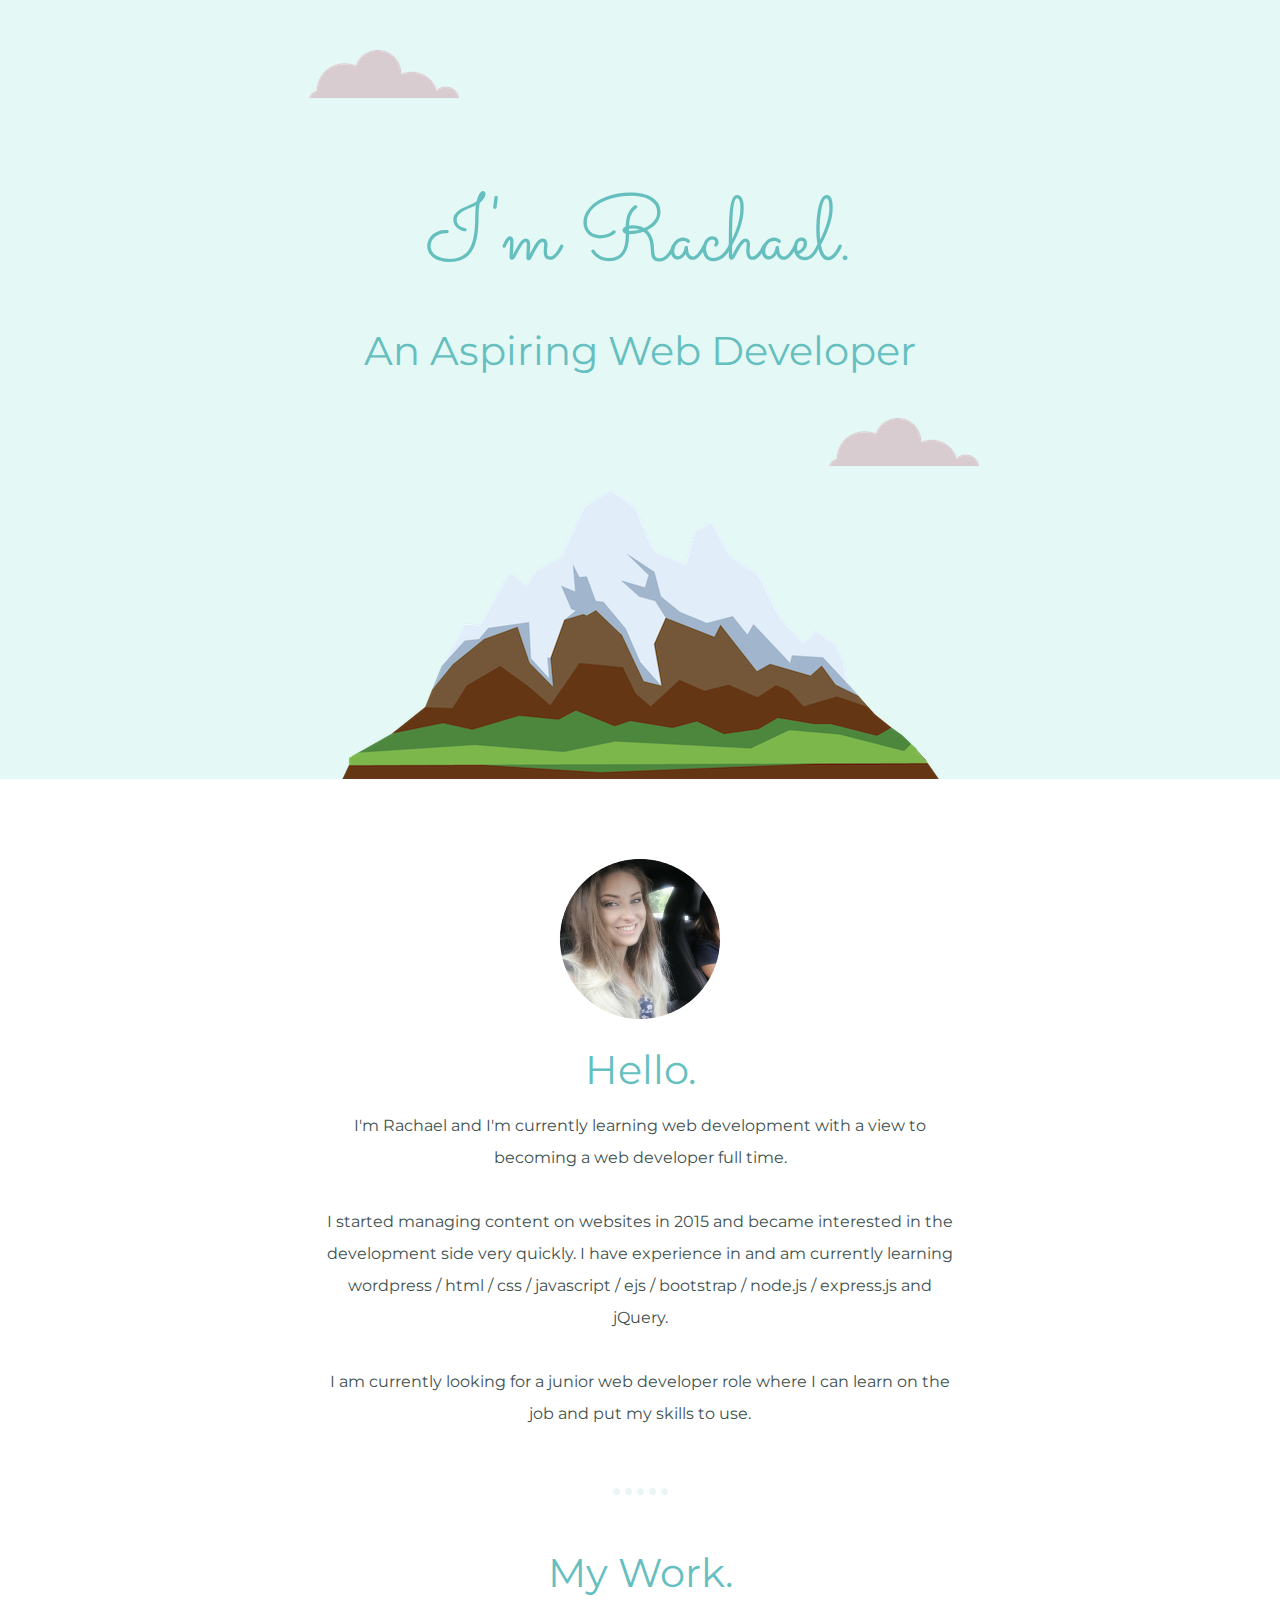
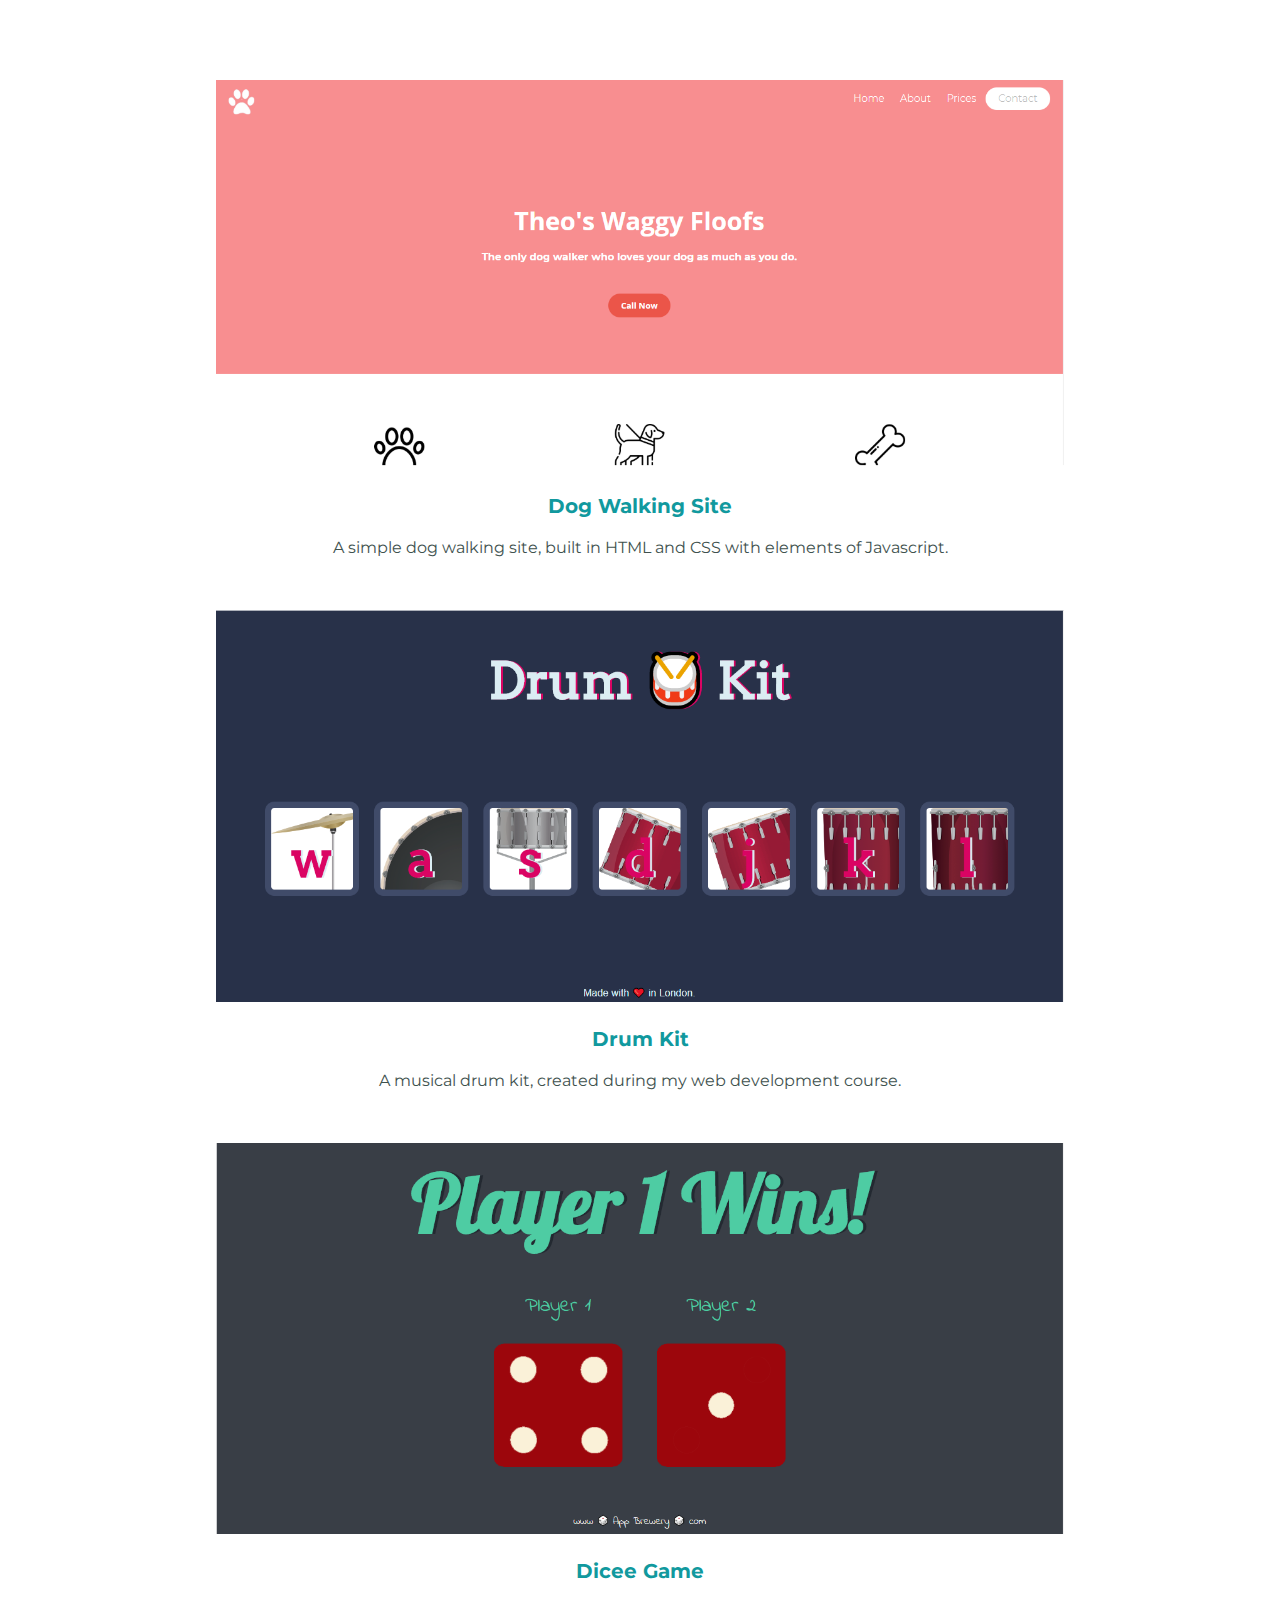
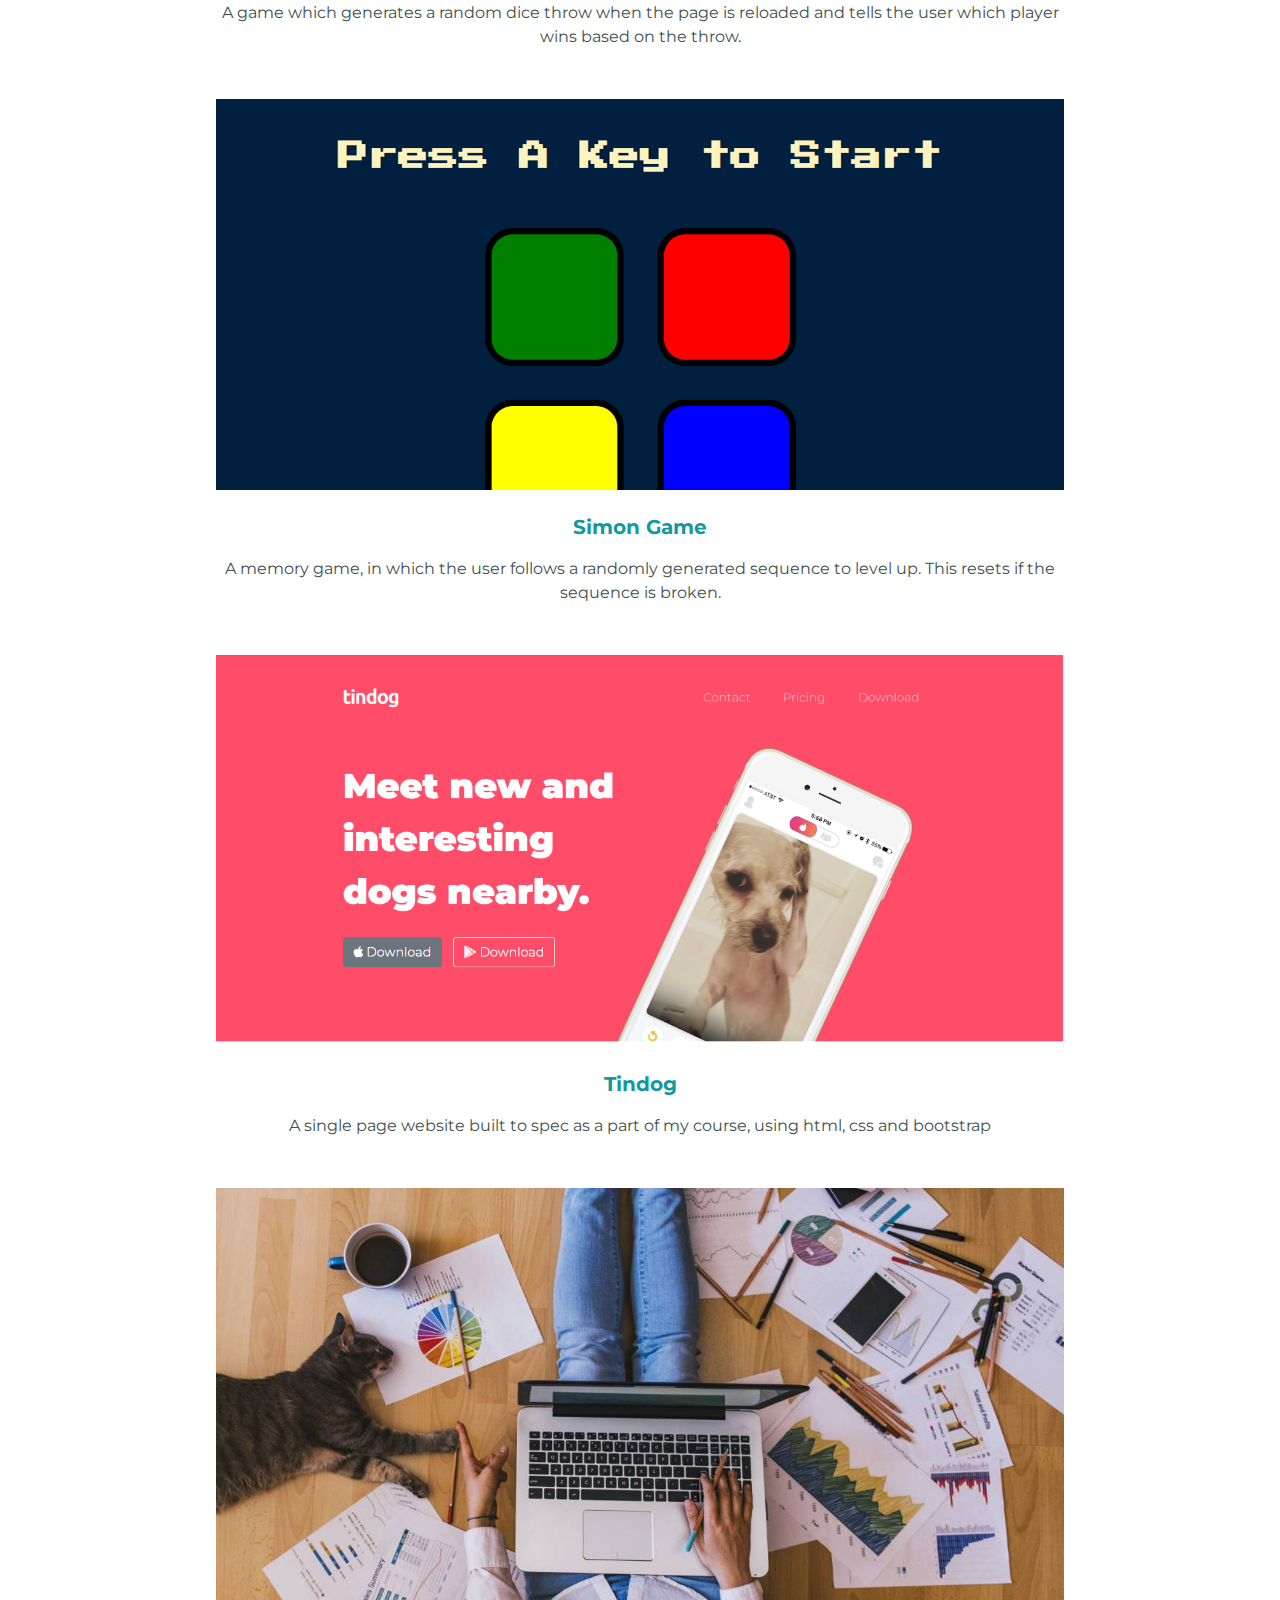
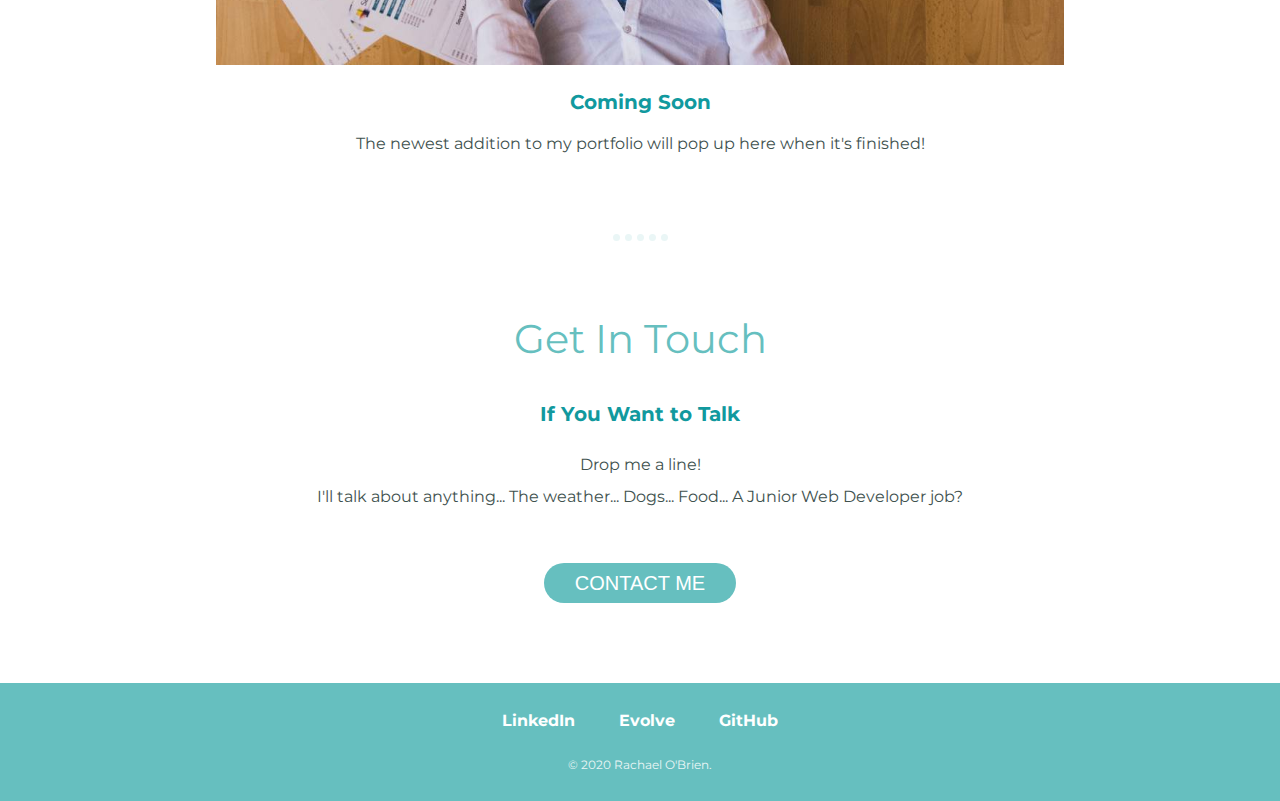
==== index.html @ 22d0457c "Add files via upload" ====
<!DOCTYPE html>
<html lang="en" dir="ltr">

<head>
  <meta charset="utf-8">
  <title>Rachael O'Brien</title>
  <link rel="stylesheet" href="css/styles.css">
  <link rel="icon" href="images/favicon-96x96.png">
  <link href="https://fonts.googleapis.com/css?family=Bad+Script|Merriweather|Montserrat|Sacramento&display=swap" rel="stylesheet">
  <meta name ="viewport" content="width=device-width">
</head>

<body>
  <div class="top-container">
    <img class="cloud-top" src="images/cloud.png" alt="cloud-img">
    <h1>I'm Rachael.</h1>
    <h2>An Aspiring Web Developer</h2>
    <img class="cloud-bottom" src="images/cloud.png" alt="cloud-image">
    <img class="mountain" src="images/mountain.png" alt="mountain-img">
  </div>
  <div class="middle-container">
    <div class="profile">
      <img class="profile-picture" src="images/profile-pic.png" alt="Rachael O'Brien Web Developer">
      <h2>Hello.</h2>
      <p>I'm Rachael and I'm currently learning web development with a view to becoming a web developer full time.</p>
<br>
      <p>I started managing content on websites in 2015 and became interested in the development side very quickly. I have experience in and am currently learning wordpress / html / css / javascript / ejs / bootstrap / node.js / express.js and jQuery.</p>
<br>
<p>I am currently looking for a junior web developer role where I can learn on the job and put my skills to use.</p>
    </div>
    <hr>

    <div class="second-middle-container">
        <h2 class="portfolio-h2">My Work.</h2>
      <div class="flexbox-work">

        <div class="portfolio-item">
        <a href="https://rachaelob93.github.io/dog-walking/" target="_blank"><img class="portfolio-img" src="images/dog-walking.png" alt=""></a>
          <h3>Dog Walking Site</h3>
          <p>A simple dog walking site, built in HTML and CSS with elements of Javascript.</p>
        </div>

      <div class="portfolio-item">
        <a href="https://rachaelob93.github.io/drum-kit/" target="_blank"><img class="portfolio-img" src="images/drum-kit.png" alt=""></a>
        <h3>Drum Kit </h3>
        <p> A musical drum kit, created during my web development course. </p>
      </div>

      <div class="portfolio-item">
        <a href="https://rachaelob93.github.io/dicee-game/" target="_blank"><img class="portfolio-img" src="images/dicee-game.png" alt=""></a>

        <h3>Dicee Game</h3>
        <p>A game which generates a random dice throw when the page is reloaded and tells the user which player wins based on the throw. </p>
      </div>

      <div class="portfolio-item">
    <a href="https://rachaelob93.github.io/simon-game/" target="_blank"><img class="portfolio-img" src="images/simon-game.png" alt=""></a>
        <h3>Simon Game</h3>
        <p>A memory game, in which the user follows a randomly generated sequence to level up. This resets if the sequence is broken.</p>
      </div>

    <div class="portfolio-item">
      <a href="https://rachaelob93.github.io/tindog/" target="_blank"><img class="portfolio-img" src="images/tindog.png" alt=""></a>
      <h3>Tindog </h3>
      <p> A single page website built to spec as a part of my course, using html, css and bootstrap </p>
    </div>

    <div class="portfolio-item">
      <img class="portfolio-img" src="images/working.jpg" alt="">
      <h3>Coming Soon</h3>
      <p>The newest addition to my portfolio will pop up here when it's finished! </p>
    </div>

      </div>
    </div>
    <hr>
    <div class="contact-me">
      <h2>Get In Touch</h2>
      <h3 class="contact-h3">If You Want to Talk</h3>
      <p>Drop me a line!</p>
      <p>I'll talk about anything... The weather... Dogs... Food... A Junior Web Developer job? </p>
      <a href="mailto:rachaelob93@gmail.com" target="_blank" class="BUTTON_NWW">CONTACT ME</a>
    </div>

  </div>


  <div class="bottom-container">
    <a class="footer-link" href="https://www.linkedin.com/in/rachael-o-a007421b3/" target="
    ">LinkedIn</a>
    <a class="footer-link" href="https://app.evolveapp.com/talent/profile" target="_blank">Evolve</a>
    <a class="footer-link" href="https://github.com/Rachaelob93/" target="
    ">GitHub</a>
    <p class="copyright">© 2020 Rachael O'Brien.</p>
  </div>

</body>

</html>
---- css/styles.css ----
/* http://meyerweb.com/eric/tools/css/reset/
   v2.0 | 20110126
   License: none (public domain)
*/
html, body, div, span, applet, object, iframe,
h1, h2, h3, h4, h5, h6, p, blockquote, pre,
a, abbr, acronym, address, big, cite, code,
del, dfn, em, img, ins, kbd, q, s, samp,
small, strike, strong, sub, sup, tt, var,
b, u, i, center,
dl, dt, dd, ol, ul, li,
fieldset, form, label, legend,
table, caption, tbody, tfoot, thead, tr, th, td,
article, aside, canvas, details, embed,
figure, figcaption, footer, header, hgroup,
menu, nav, output, ruby, section, summary,
time, mark, audio, video {
  margin: 0;
  padding: 0;
  border: 0;
  font-size: 100%;
  font: inherit;
  vertical-align: baseline;
}

/* HTML5 display-role reset for older browsers */
article, aside, details, figcaption, figure,
footer, header, hgroup, menu, nav, section {
  display: block;
}

body {
  line-height: 1;
  color:#40514E;
}

ol, ul {
  list-style: none;
}

blockquote, q {
  quotes: none;
}

blockquote:before, blockquote:after,
q:before, q:after {
  content: '';
  content: none;
}

table {
  border-collapse: collapse;
  border-spacing: 0;
}

/******************************MY STYLING*********************************/
/******************************TAG SELECTORS******************************/
body {
  font-family: Montserrat;
  margin: 0;
}

h1 {
  font-family: 'Sacramento', cursive;
  margin-top: 50px;
  font-size: 5.625rem;
  color: #66BFBF;
  line-height: 2;
}

h2 {
  font-family: 'Montserrat', sans-serif;
  font-size: 2.5rem;
  color: #66BFBF;
  font-weight: normal;
}

h3 {
  font-family: 'Montserrat', sans-serif;
  font-size: 20px;
  font-weight: bold;
  color: #11999E;
  margin: 15px 0 15px 0;
}

h4 {
  font-family: 'Montserrat', sans-serif;
  font-weight: bold;
}

hr {
  border-style: dotted none none none;
  width: 55px;
  border-top-width: 7px;
  color: #EAF6F6;
}

/******************************CLASS SELECTORS******************************/
.top-container {
  background-color: #e4f9f5;
  position: relative;
  padding-top: 50px;
  text-align: center;
  overflow: hidden;
}

.cloud-top {
  position: relative;
  right: 20%;
  top: 10%;
}

.mountain {
  display: block;
  margin: auto;
}

.cloud-bottom {
    position: relative;
    left: 264px;
    bottom: -47px;
}

.middle-container {
  padding: 30px 0;
}


.profile {
  padding: 50px 0;
  text-align: center;
  width: 50%;
  margin: auto;
  line-height: 2;
}

.profile-picture {
  width: 25%;
  height: auto;
  transform: rotate(45deg);
}

.second-middle-container{
  padding-top: 50px;
  text-align: center;

}
.portfolio-h2{
  padding-bottom: 65px;
}
.flexbox-work {
    flex-direction: row;
    justify-content: space-between;
    padding: 20px 75px;
    display: flex;
    flex-wrap: wrap;
}
.portfolio-item{
  width: 33.33%;
  height: auto;
  line-height: 1.5;
  padding-bottom: 20px;

}
.portfolio-img{
  height: auto;
  width: 300px;
}
.portfolio-img:hover{
  width: 101%;
  height: auto;
  cursor: pointer;
}

.contact-me {
  padding: 50px 0;
  line-height: 2;
  text-align: center;
}

.contact-h3 {
  margin: 15px 0;
}
.BUTTON_NWW {

  border-radius: 20px;
  color: #FFFFFF;
  font-family: sans-serif;
  font-size: 20px;
  font-weight: 100;
  padding: 0 31px;
  margin-top:50px;
  background-color: #66BFBF;
  text-decoration: none;
  display: inline-block;
  cursor: pointer;
  text-align: center;
}
.BUTTON_NWW:hover {
  background: rgba(84, 213, 219, 0.91);
  border: groove #337FED 0;
  border-radius: 20px;
  text-decoration: none;
}

.bottom-container{
  background-color:#66BFBF;
  padding: 30px 0;
  text-align: center;
}
.footer-link {
  color: white;
  padding: 20px 20px;
  font-family: 'Montserrat', sans-serif;
  text-decoration: none;
  font-weight: bold;
}
.footer-link:hover{
    color: #11999E;
}

.copyright{
  color: #eaf6f6;
  padding-top: 30px;
  font-size: 12px;
}

@media only screen and (max-width: 1300px) {

  .flexbox-work{
    flex-direction: column;
    align-items: center;
  }

  .portfolio-item {
    width: 75%;
    padding-bottom: 50px;
  }

  .portfolio-img {
    height: auto;
    width: 100%;
  }

}

@media only screen and (max-width: 767px) {

  .mountain {
      width: 75%;
  }

}

@media only screen and (max-width: 500px) {

  .mountain {
    width: 100%;
  }

  h1 {
    line-height: 72px;
    padding-bottom: 25px;
  }
  .cloud-bottom {
    right: -173px;
    bottom: -47px;
    left: unset;
  }

  .cloud-top {
    right: 154px;
    top: 0px;

}
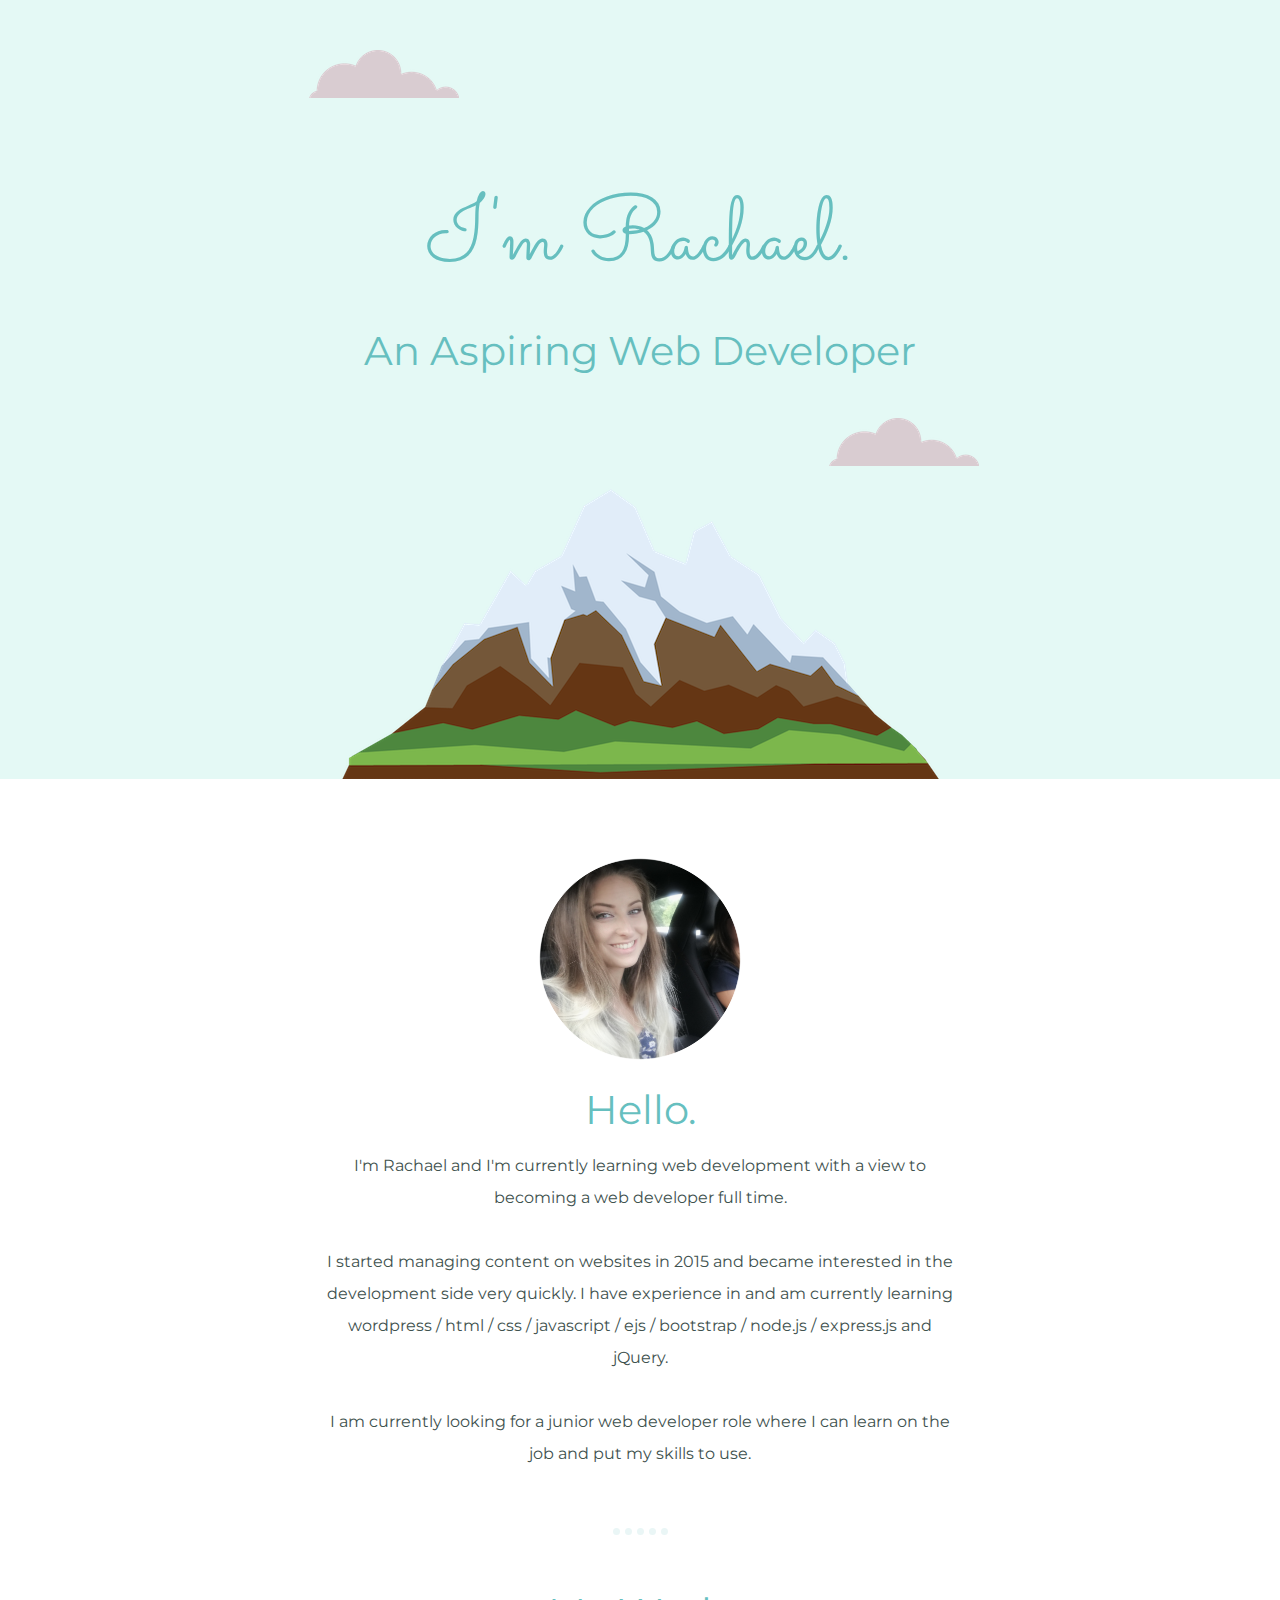
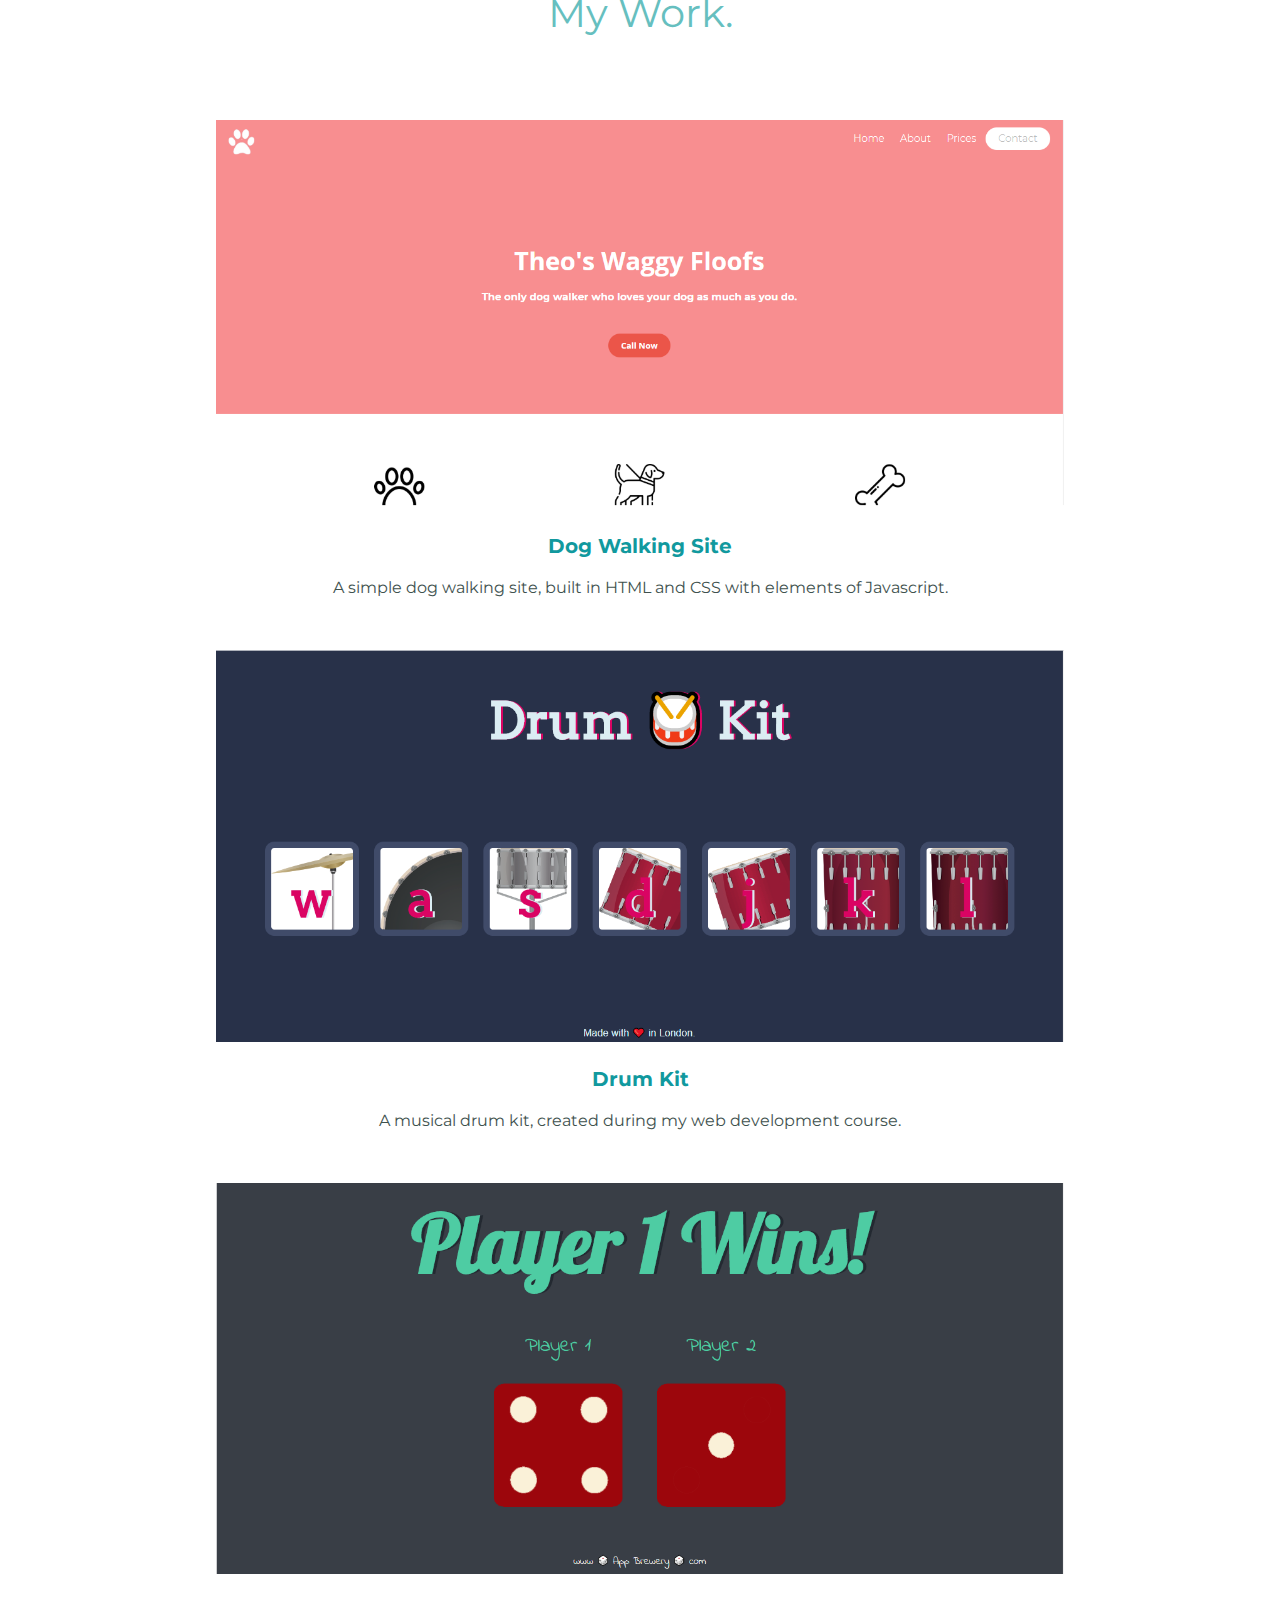
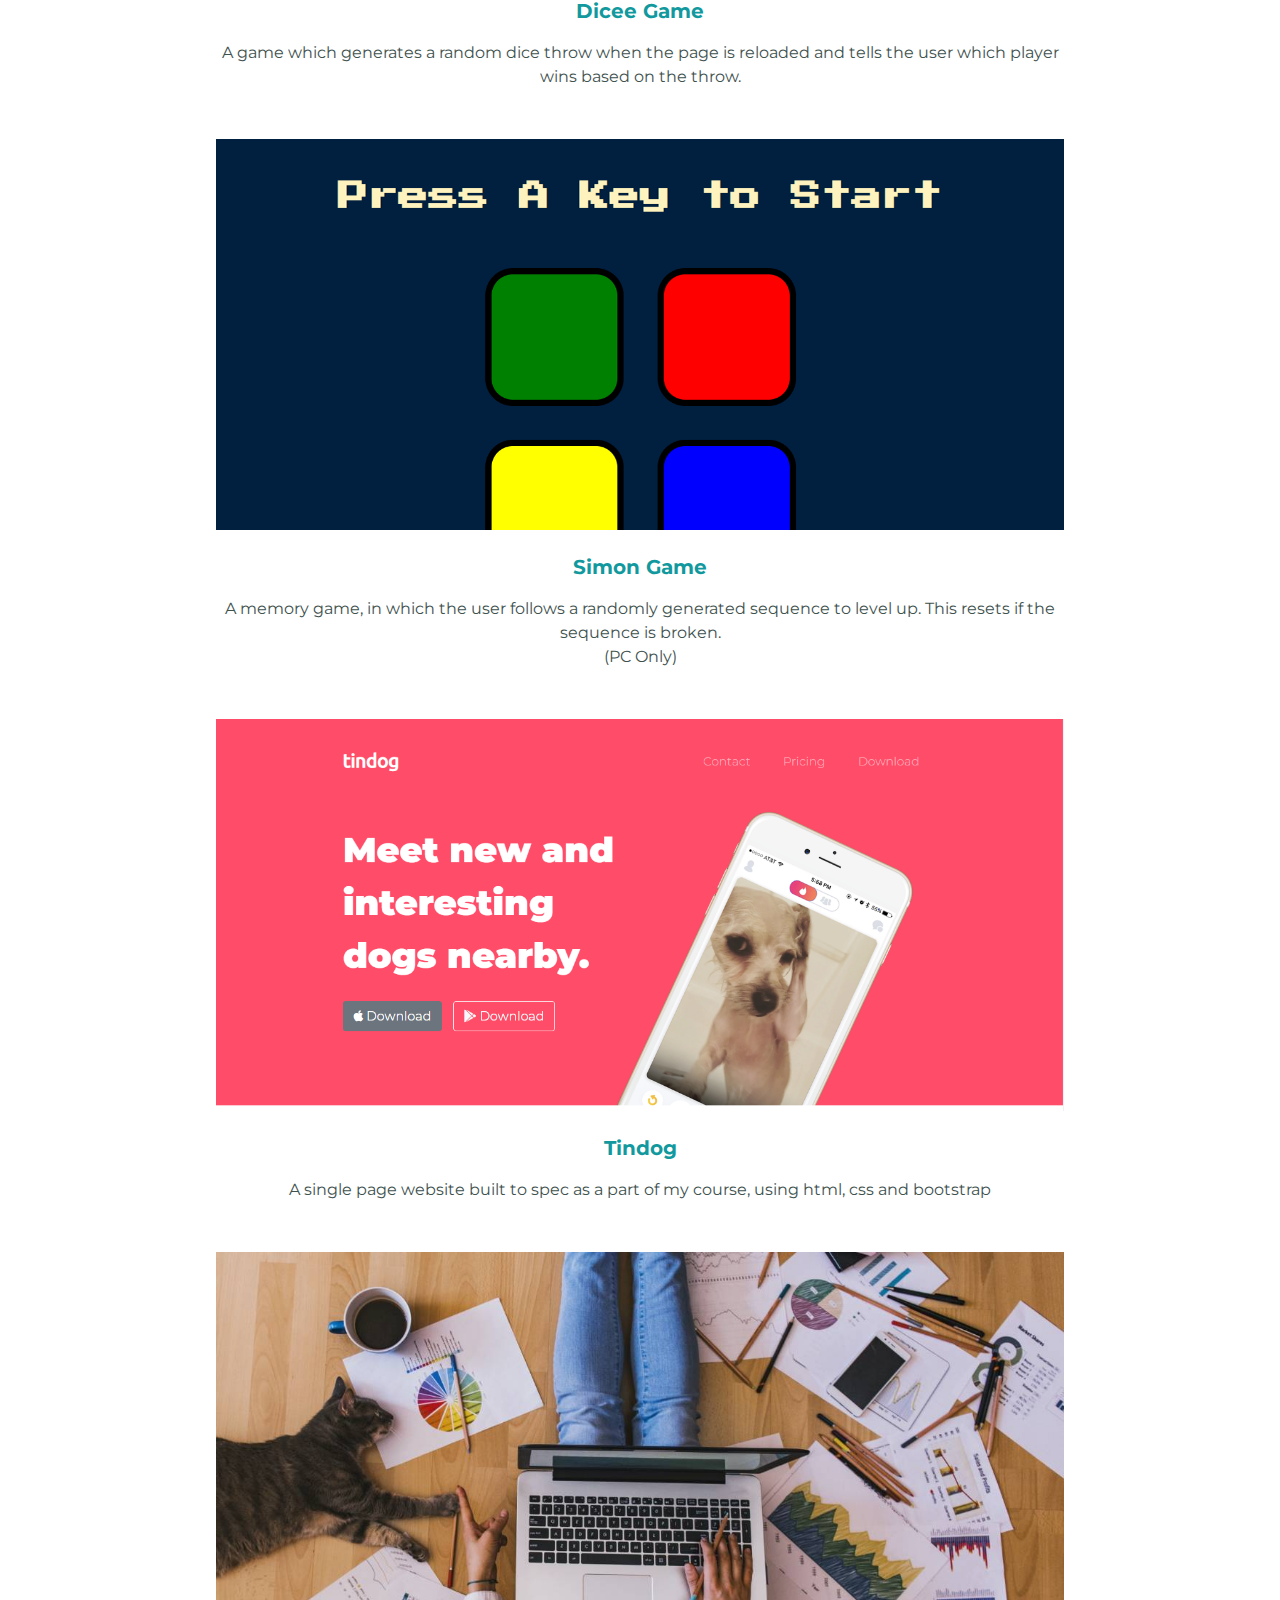
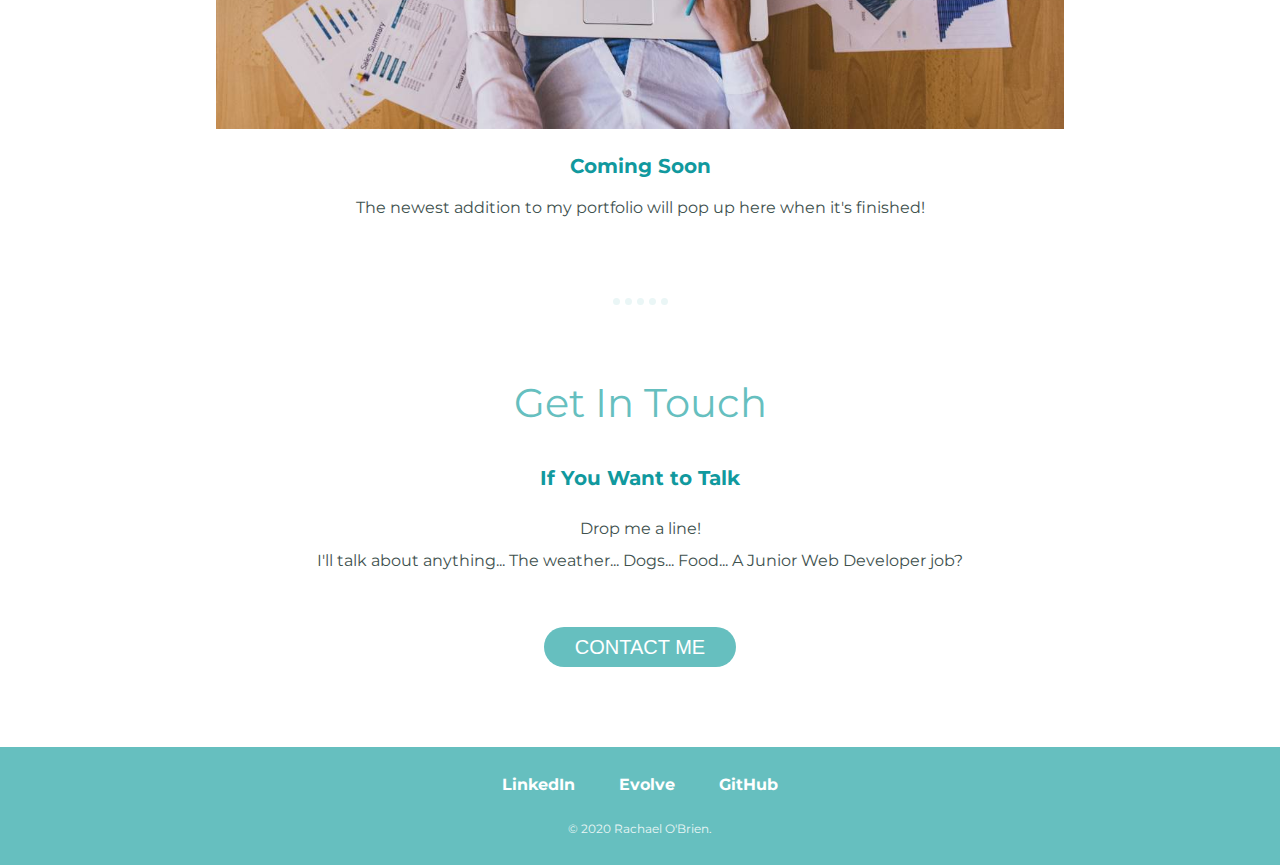
==== commit 70821b73: "Add files via upload" ====
--- a/index.html
+++ b/index.html
@@ -57,6 +57,7 @@
     <a href="https://rachaelob93.github.io/simon-game/" target="_blank"><img class="portfolio-img" src="images/simon-game.png" alt=""></a>
         <h3>Simon Game</h3>
         <p>A memory game, in which the user follows a randomly generated sequence to level up. This resets if the sequence is broken.</p>
+        <p>(PC Only)</p>
       </div>
 
     <div class="portfolio-item">
--- a/css/styles.css
+++ b/css/styles.css
@@ -135,7 +135,7 @@
 }
 
 .profile-picture {
-  width: 25%;
+  width: 200px;
   height: auto;
   transform: rotate(45deg);
 }
@@ -247,8 +247,12 @@
 @media only screen and (max-width: 767px) {
 
   .mountain {
-      width: 75%;
-  }
+    width: 75%;
+  }
+
+.profile-picture {
+  width: 50%; 
+}
 
 }
 
@@ -271,5 +275,9 @@
   .cloud-top {
     right: 154px;
     top: 0px;
-
+  }
+
+  .flexbox-work {
+    padding: 20px 20px;
+  }
 }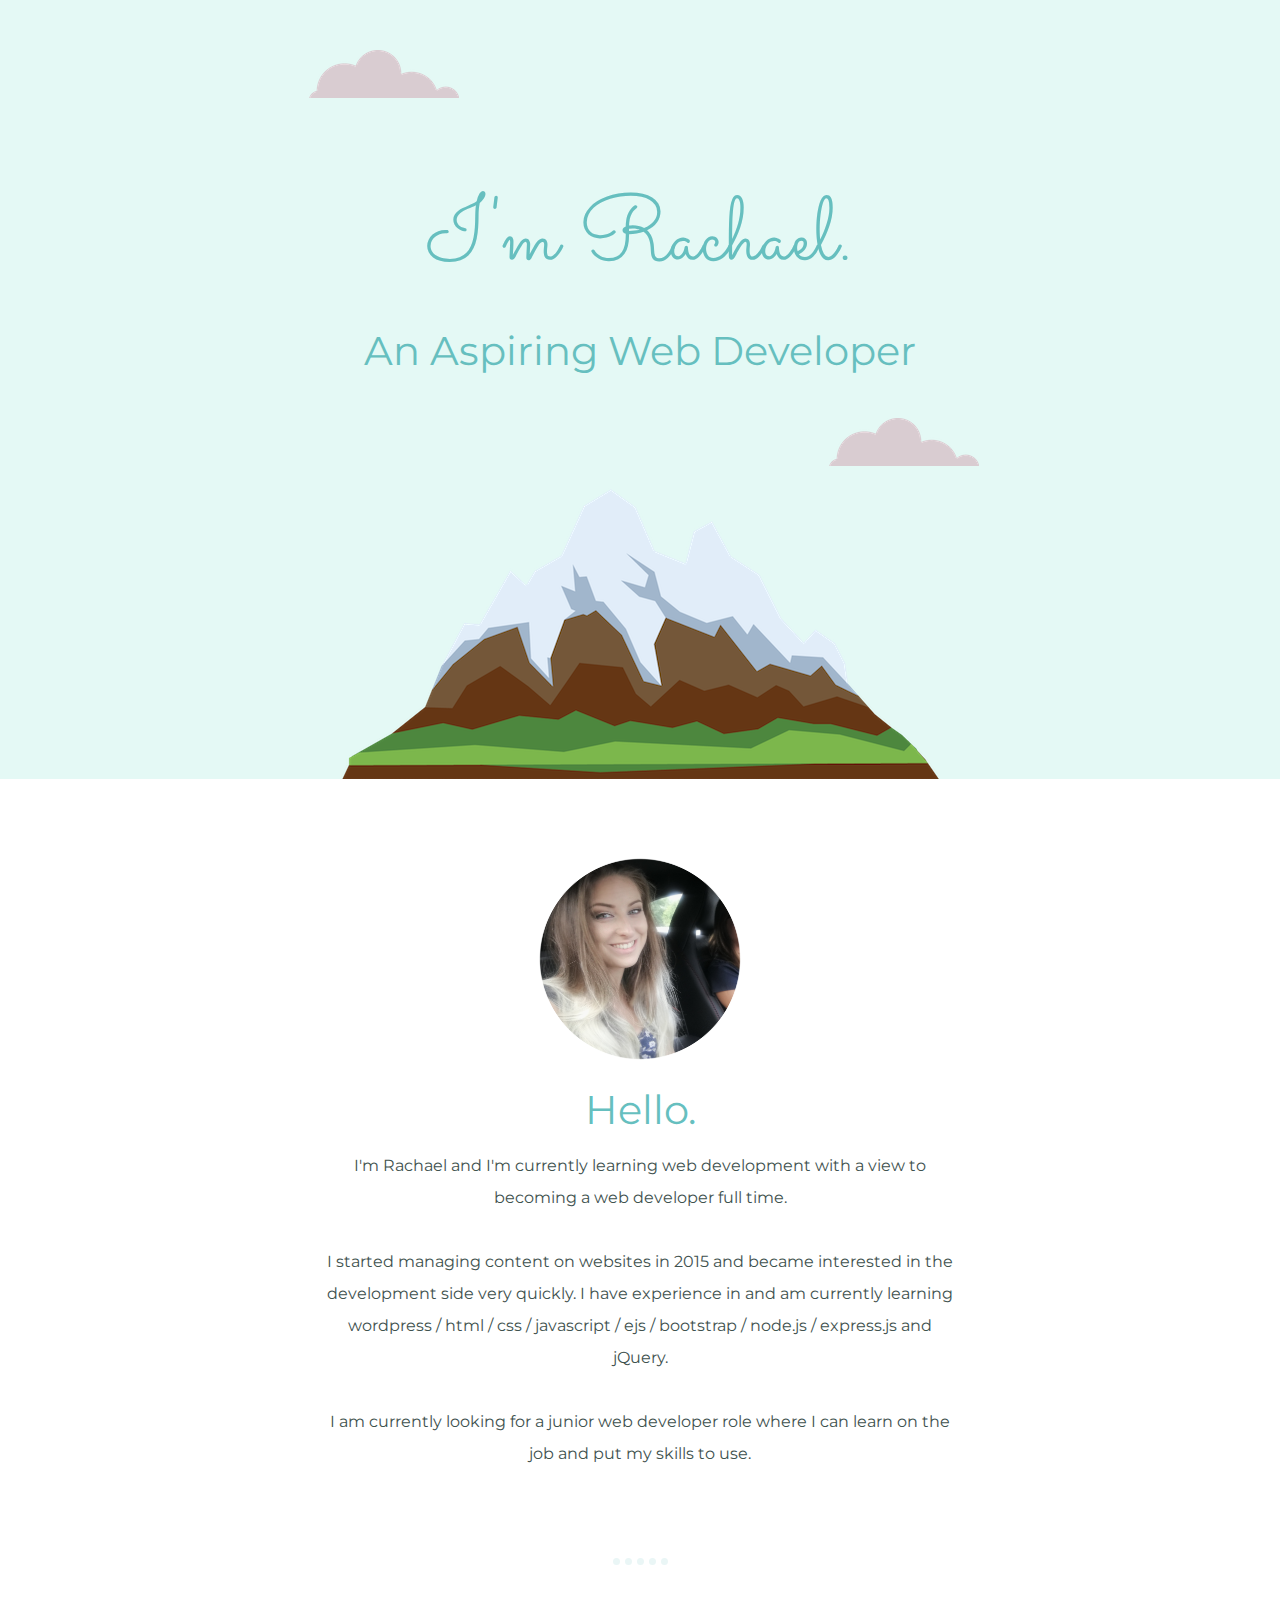
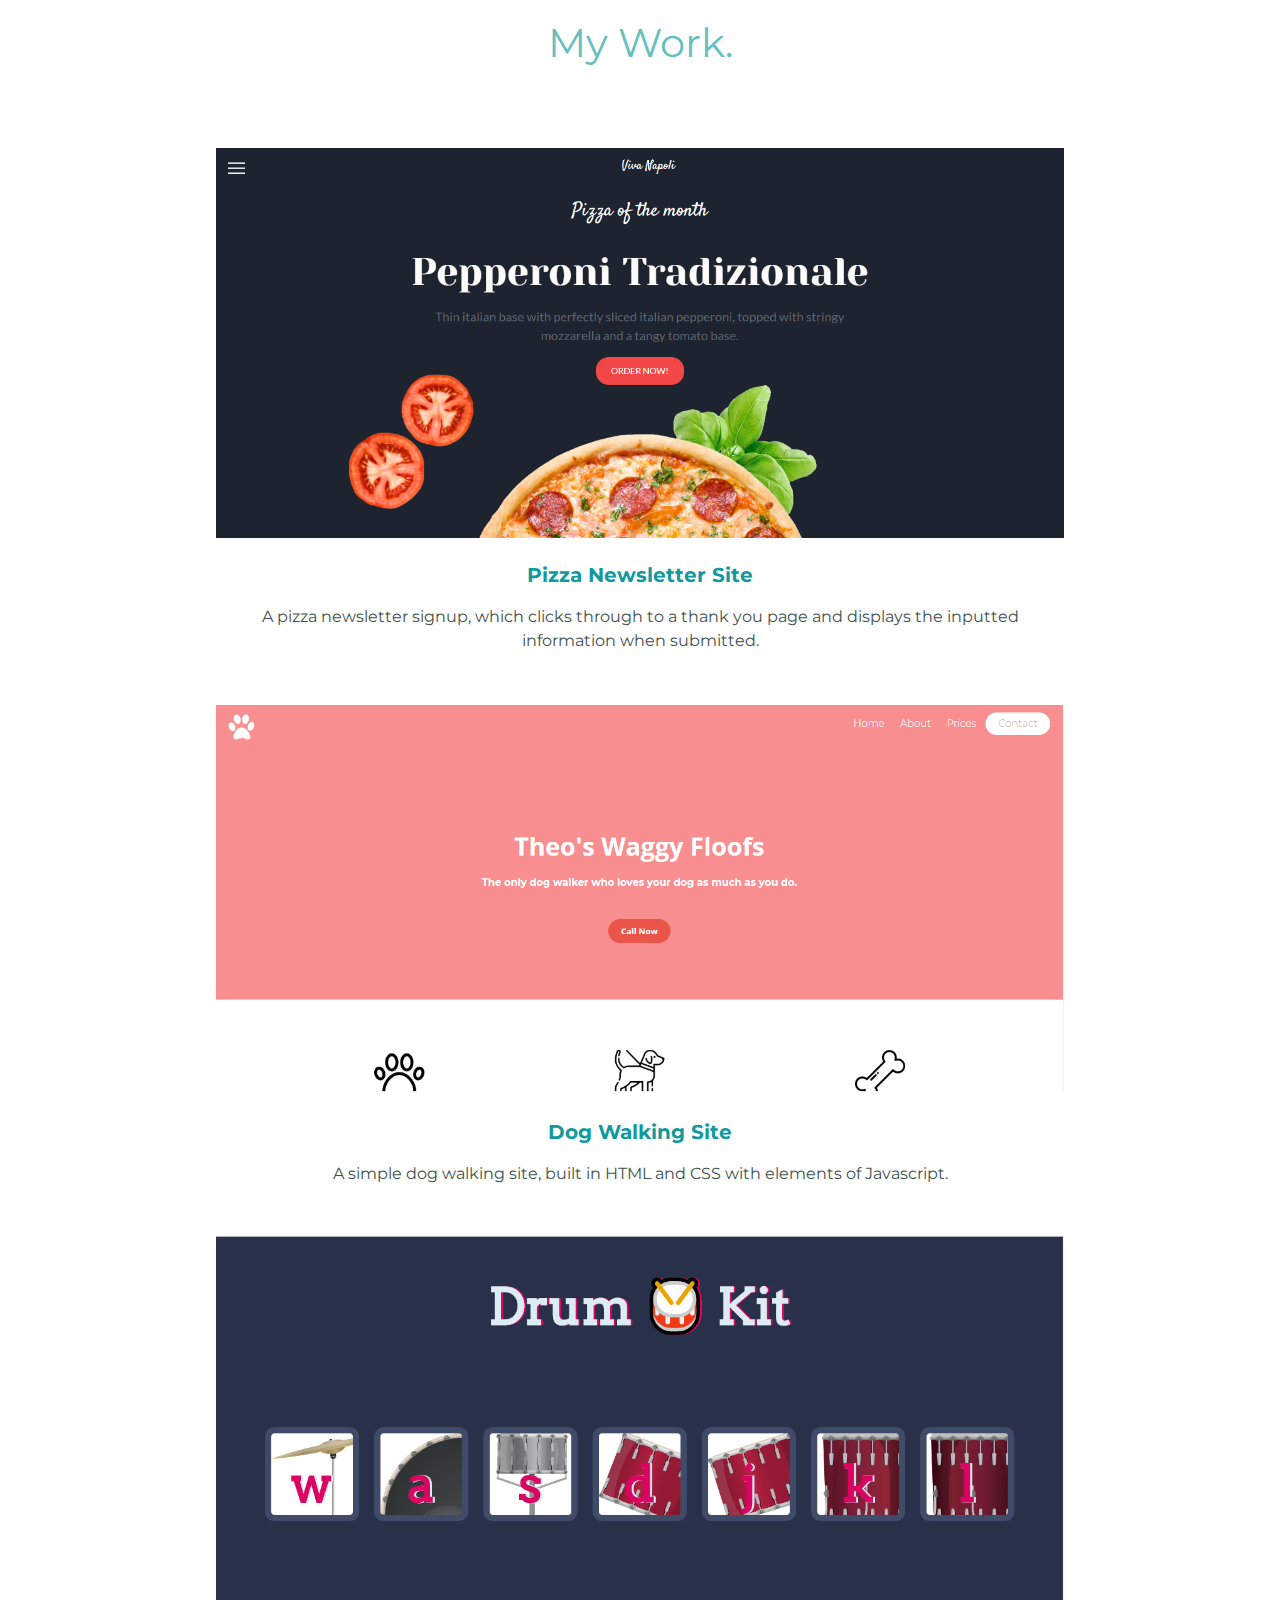
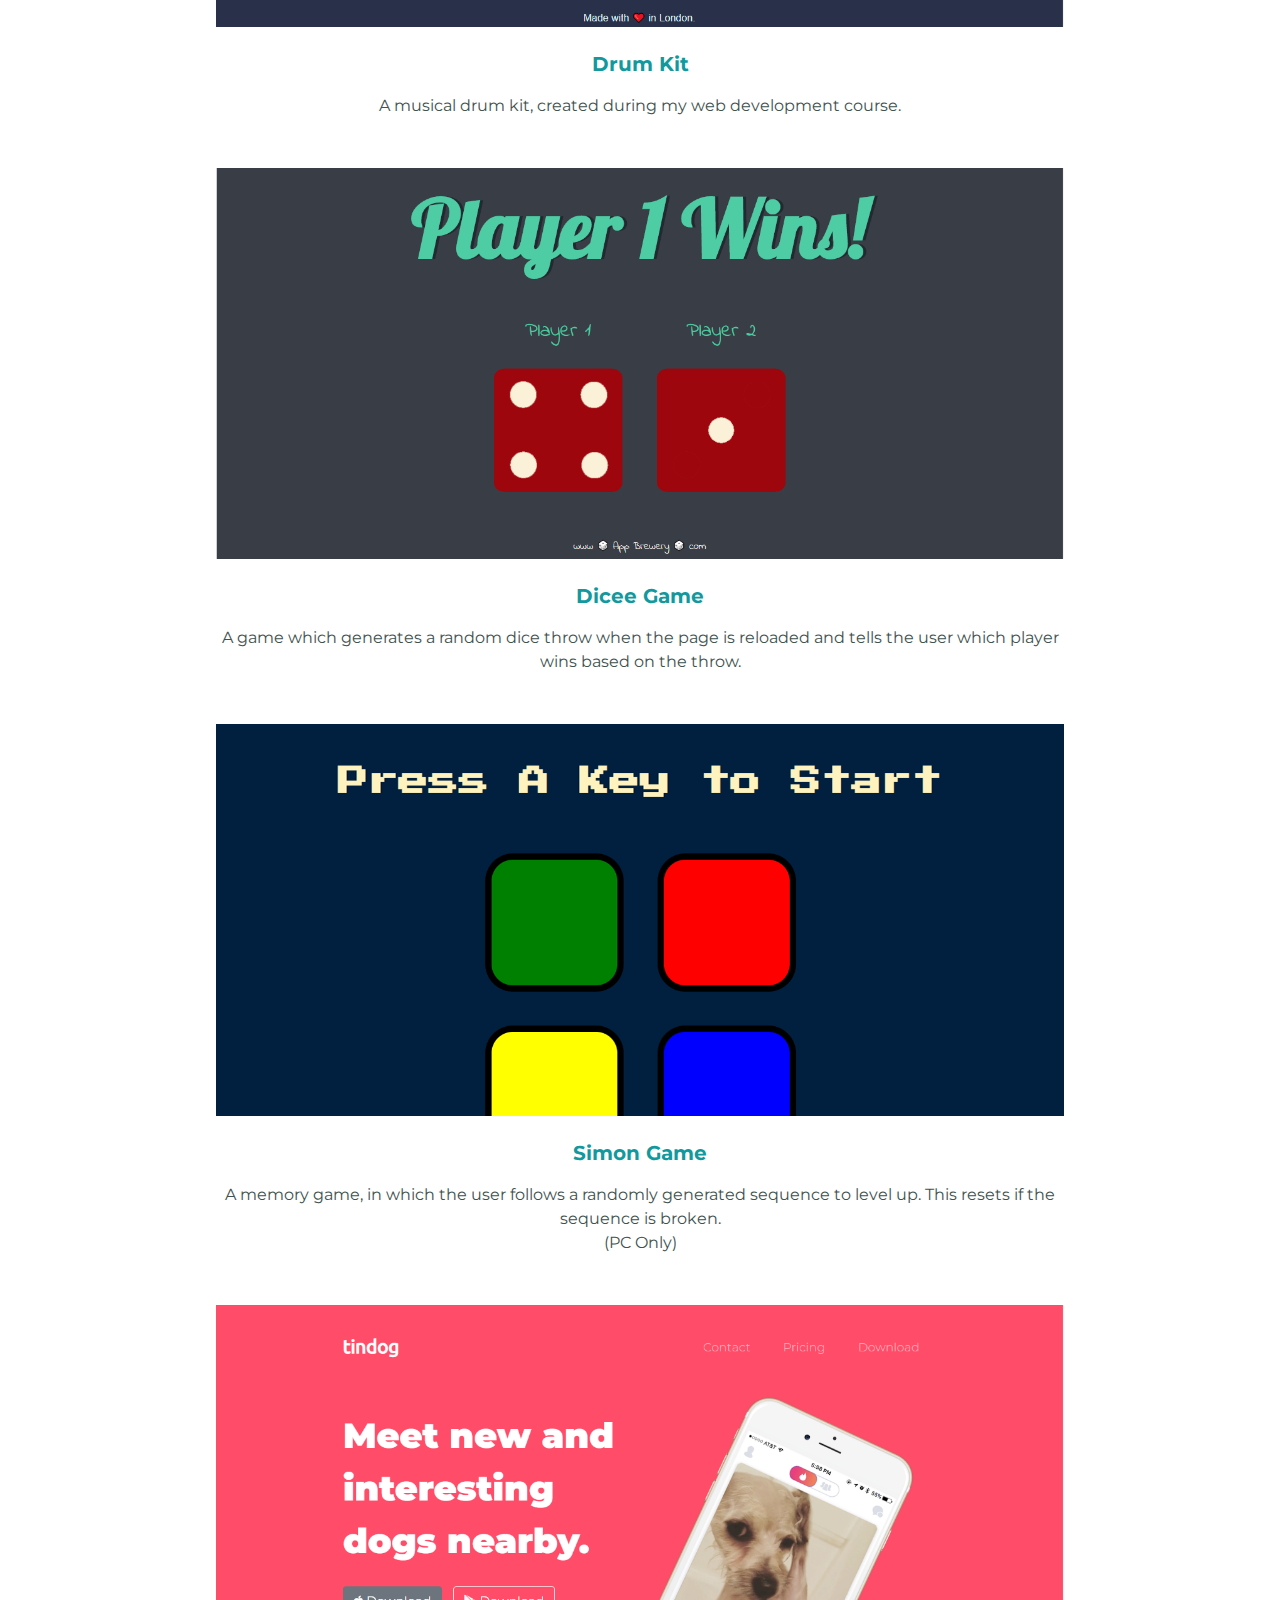
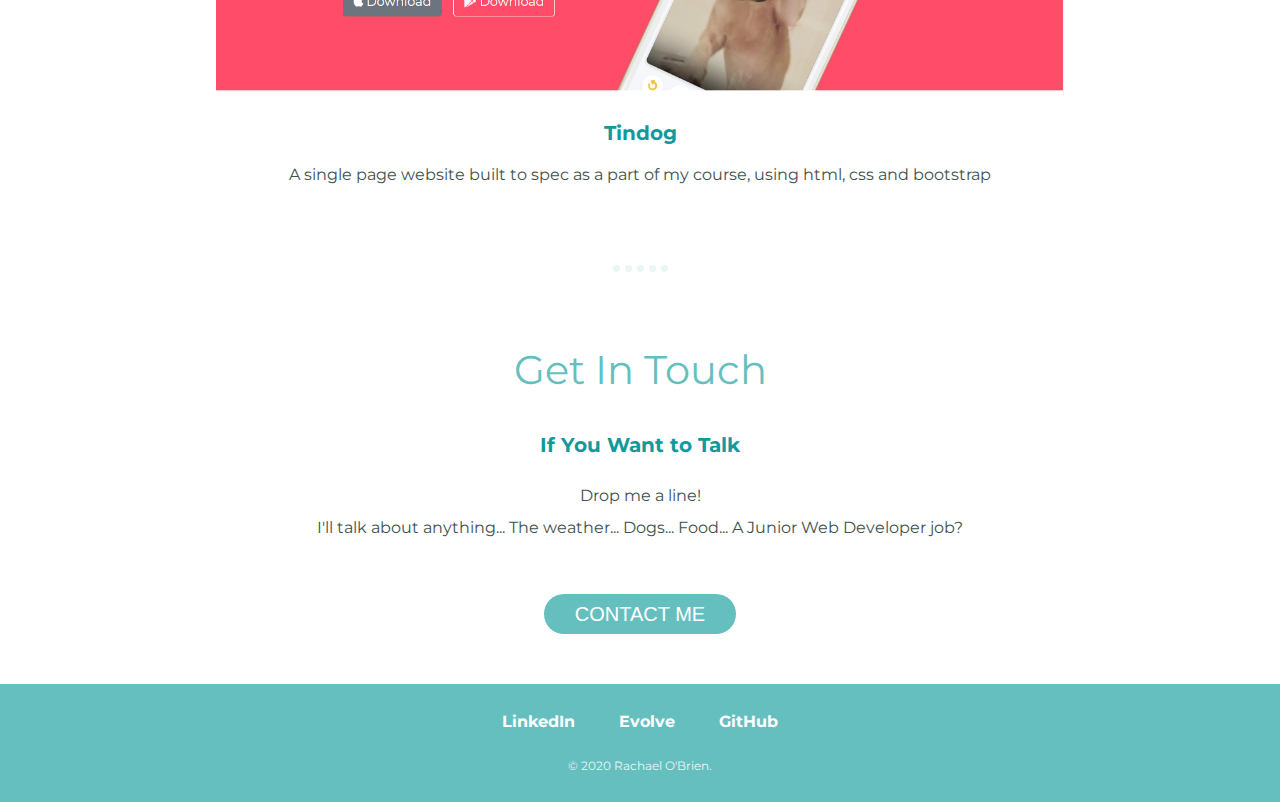
==== commit abffe474: "Fix mobile responsiveness and add pizza site." ====
--- a/index.html
+++ b/index.html
@@ -23,19 +23,26 @@
       <img class="profile-picture" src="images/profile-pic.png" alt="Rachael O'Brien Web Developer">
       <h2>Hello.</h2>
       <p>I'm Rachael and I'm currently learning web development with a view to becoming a web developer full time.</p>
-<br>
+      <br>
       <p>I started managing content on websites in 2015 and became interested in the development side very quickly. I have experience in and am currently learning wordpress / html / css / javascript / ejs / bootstrap / node.js / express.js and jQuery.</p>
-<br>
-<p>I am currently looking for a junior web developer role where I can learn on the job and put my skills to use.</p>
+      <br>
+      <p>I am currently looking for a junior web developer role where I can learn on the job and put my skills to use.</p>
     </div>
-    <hr>
+  </div>
+  <hr>
 
-    <div class="second-middle-container">
-        <h2 class="portfolio-h2">My Work.</h2>
-      <div class="flexbox-work">
+  <div class="second-middle-container">
+    <h2 class="portfolio-h2">My Work.</h2>
+    <div class="flexbox-work">
+
+      <div class="portfolio-item">
+        <a href="http://phpstack-197833-1441749.cloudwaysapps.com/pizza-site/" target="_blank"><img class="portfolio-img" src="images/pizza-site.png" alt=""></a> 
+        <h3>Pizza Newsletter Site</h3>
+        <p>A pizza newsletter signup, which clicks through to a thank you page and displays the inputted information when submitted.</p>
+      </div>
 
         <div class="portfolio-item">
-        <a href="https://rachaelob93.github.io/dog-walking/" target="_blank"><img class="portfolio-img" src="images/dog-walking.png" alt=""></a>
+          <a href="https://rachaelob93.github.io/dog-walking/" target="_blank"><img class="portfolio-img" src="images/dog-walking.png" alt=""></a>
           <h3>Dog Walking Site</h3>
           <p>A simple dog walking site, built in HTML and CSS with elements of Javascript.</p>
         </div>
@@ -48,50 +55,38 @@
 
       <div class="portfolio-item">
         <a href="https://rachaelob93.github.io/dicee-game/" target="_blank"><img class="portfolio-img" src="images/dicee-game.png" alt=""></a>
-
         <h3>Dicee Game</h3>
         <p>A game which generates a random dice throw when the page is reloaded and tells the user which player wins based on the throw. </p>
       </div>
 
       <div class="portfolio-item">
-    <a href="https://rachaelob93.github.io/simon-game/" target="_blank"><img class="portfolio-img" src="images/simon-game.png" alt=""></a>
+        <a href="https://rachaelob93.github.io/simon-game/" target="_blank"><img class="portfolio-img" src="images/simon-game.png" alt=""></a>
         <h3>Simon Game</h3>
         <p>A memory game, in which the user follows a randomly generated sequence to level up. This resets if the sequence is broken.</p>
         <p>(PC Only)</p>
       </div>
 
-    <div class="portfolio-item">
-      <a href="https://rachaelob93.github.io/tindog/" target="_blank"><img class="portfolio-img" src="images/tindog.png" alt=""></a>
-      <h3>Tindog </h3>
-      <p> A single page website built to spec as a part of my course, using html, css and bootstrap </p>
-    </div>
-
-    <div class="portfolio-item">
-      <img class="portfolio-img" src="images/working.jpg" alt="">
-      <h3>Coming Soon</h3>
-      <p>The newest addition to my portfolio will pop up here when it's finished! </p>
-    </div>
-
+      <div class="portfolio-item">
+        <a href="https://rachaelob93.github.io/tindog/" target="_blank"><img class="portfolio-img" src="images/tindog.png" alt=""></a>
+        <h3>Tindog </h3>
+        <p> A single page website built to spec as a part of my course, using html, css and bootstrap </p>
       </div>
     </div>
-    <hr>
-    <div class="contact-me">
+  </div>
+  <hr>
+  <div class="contact-me">
       <h2>Get In Touch</h2>
       <h3 class="contact-h3">If You Want to Talk</h3>
       <p>Drop me a line!</p>
       <p>I'll talk about anything... The weather... Dogs... Food... A Junior Web Developer job? </p>
       <a href="mailto:rachaelob93@gmail.com" target="_blank" class="BUTTON_NWW">CONTACT ME</a>
-    </div>
-
   </div>
 
 
   <div class="bottom-container">
-    <a class="footer-link" href="https://www.linkedin.com/in/rachael-o-a007421b3/" target="
-    ">LinkedIn</a>
+    <a class="footer-link" href="https://www.linkedin.com/in/rachael-o-a007421b3/" target="">LinkedIn</a>
     <a class="footer-link" href="https://app.evolveapp.com/talent/profile" target="_blank">Evolve</a>
-    <a class="footer-link" href="https://github.com/Rachaelob93/" target="
-    ">GitHub</a>
+    <a class="footer-link" href="https://github.com/Rachaelob93/" target="">GitHub</a>
     <p class="copyright">© 2020 Rachael O'Brien.</p>
   </div>
 
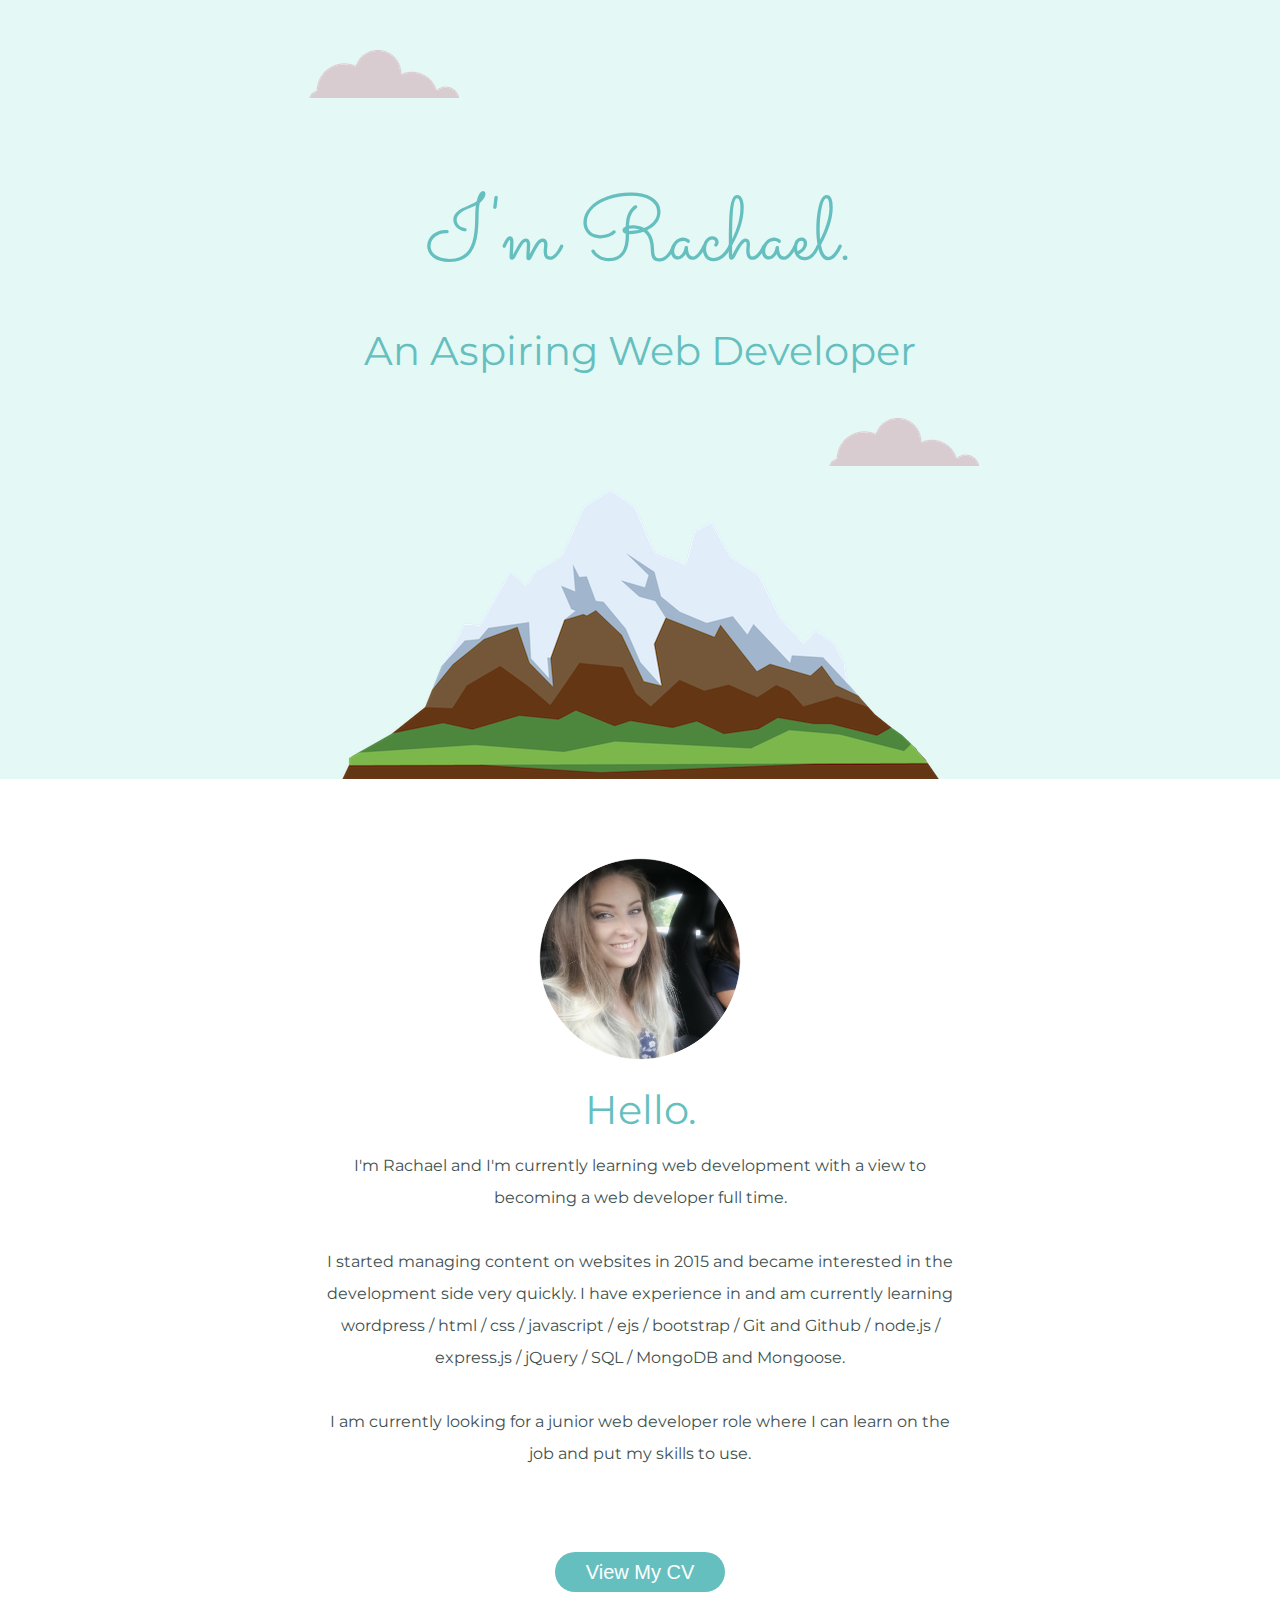
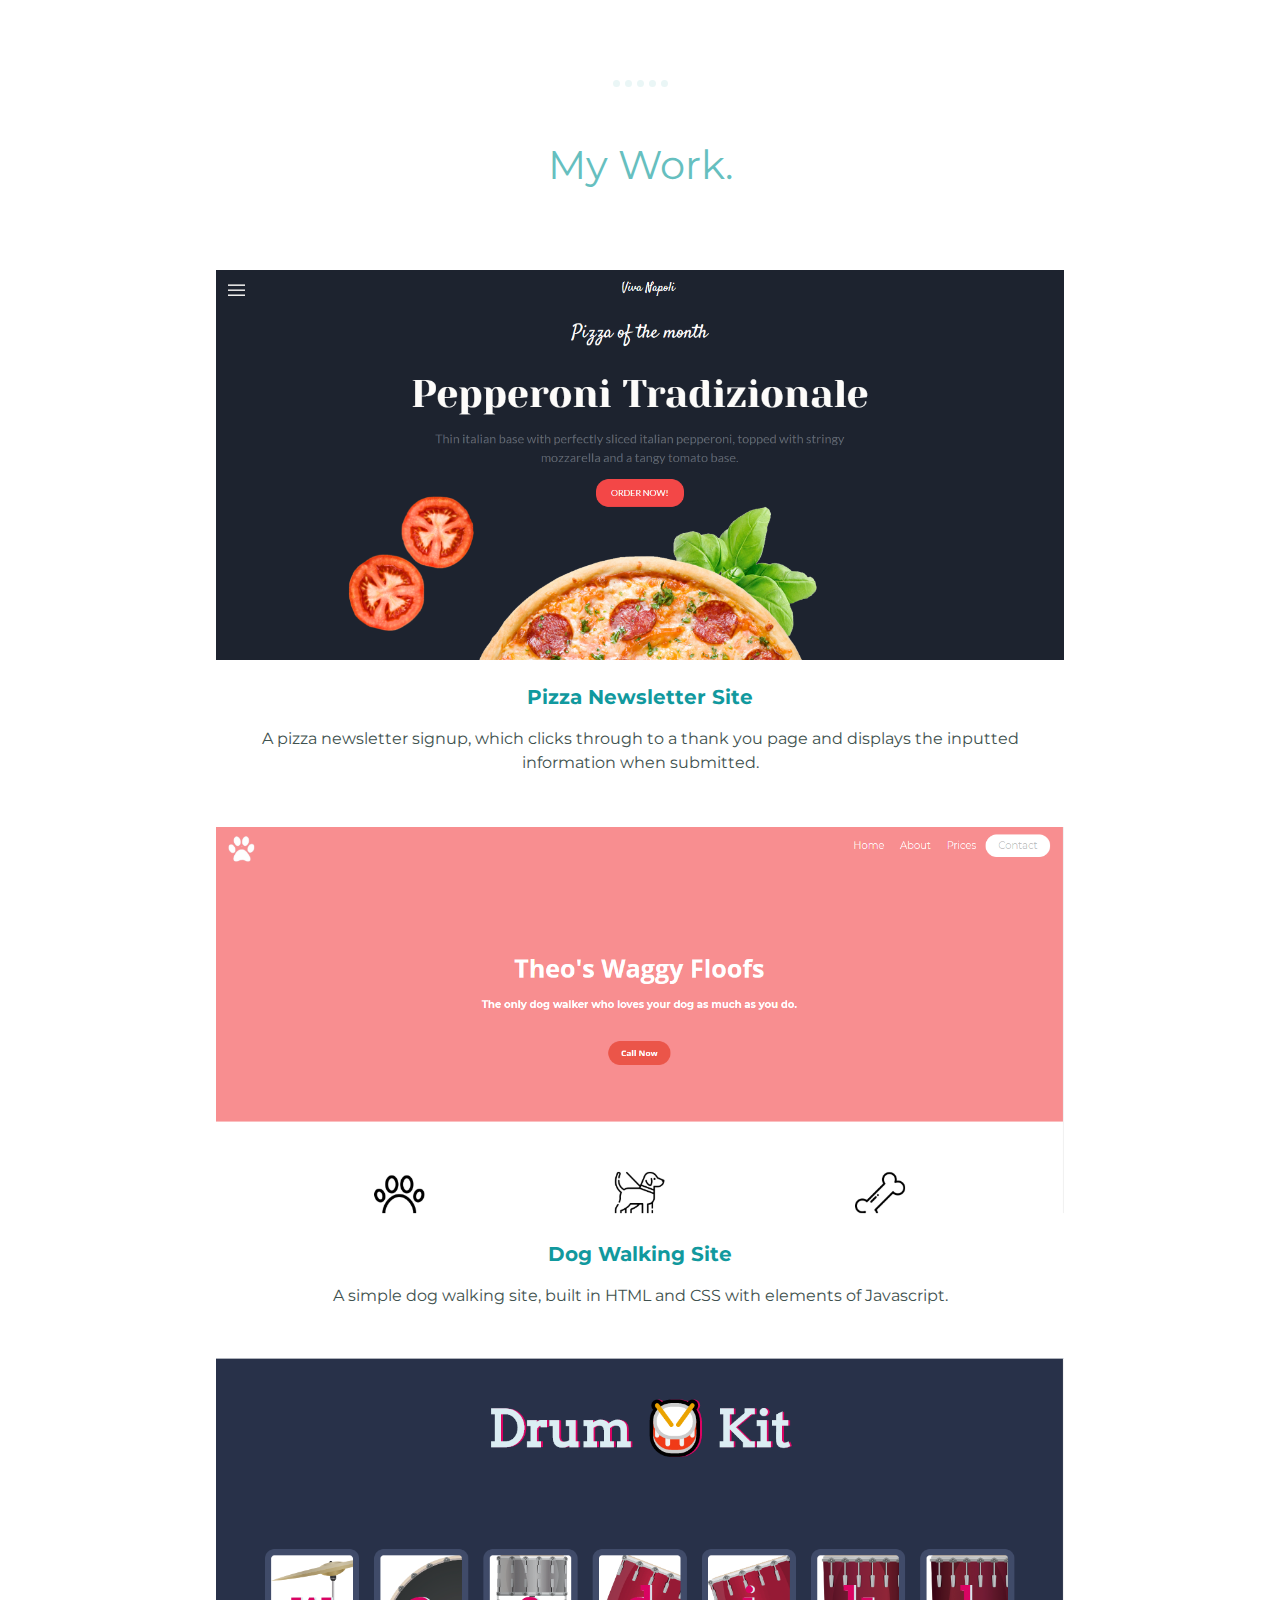
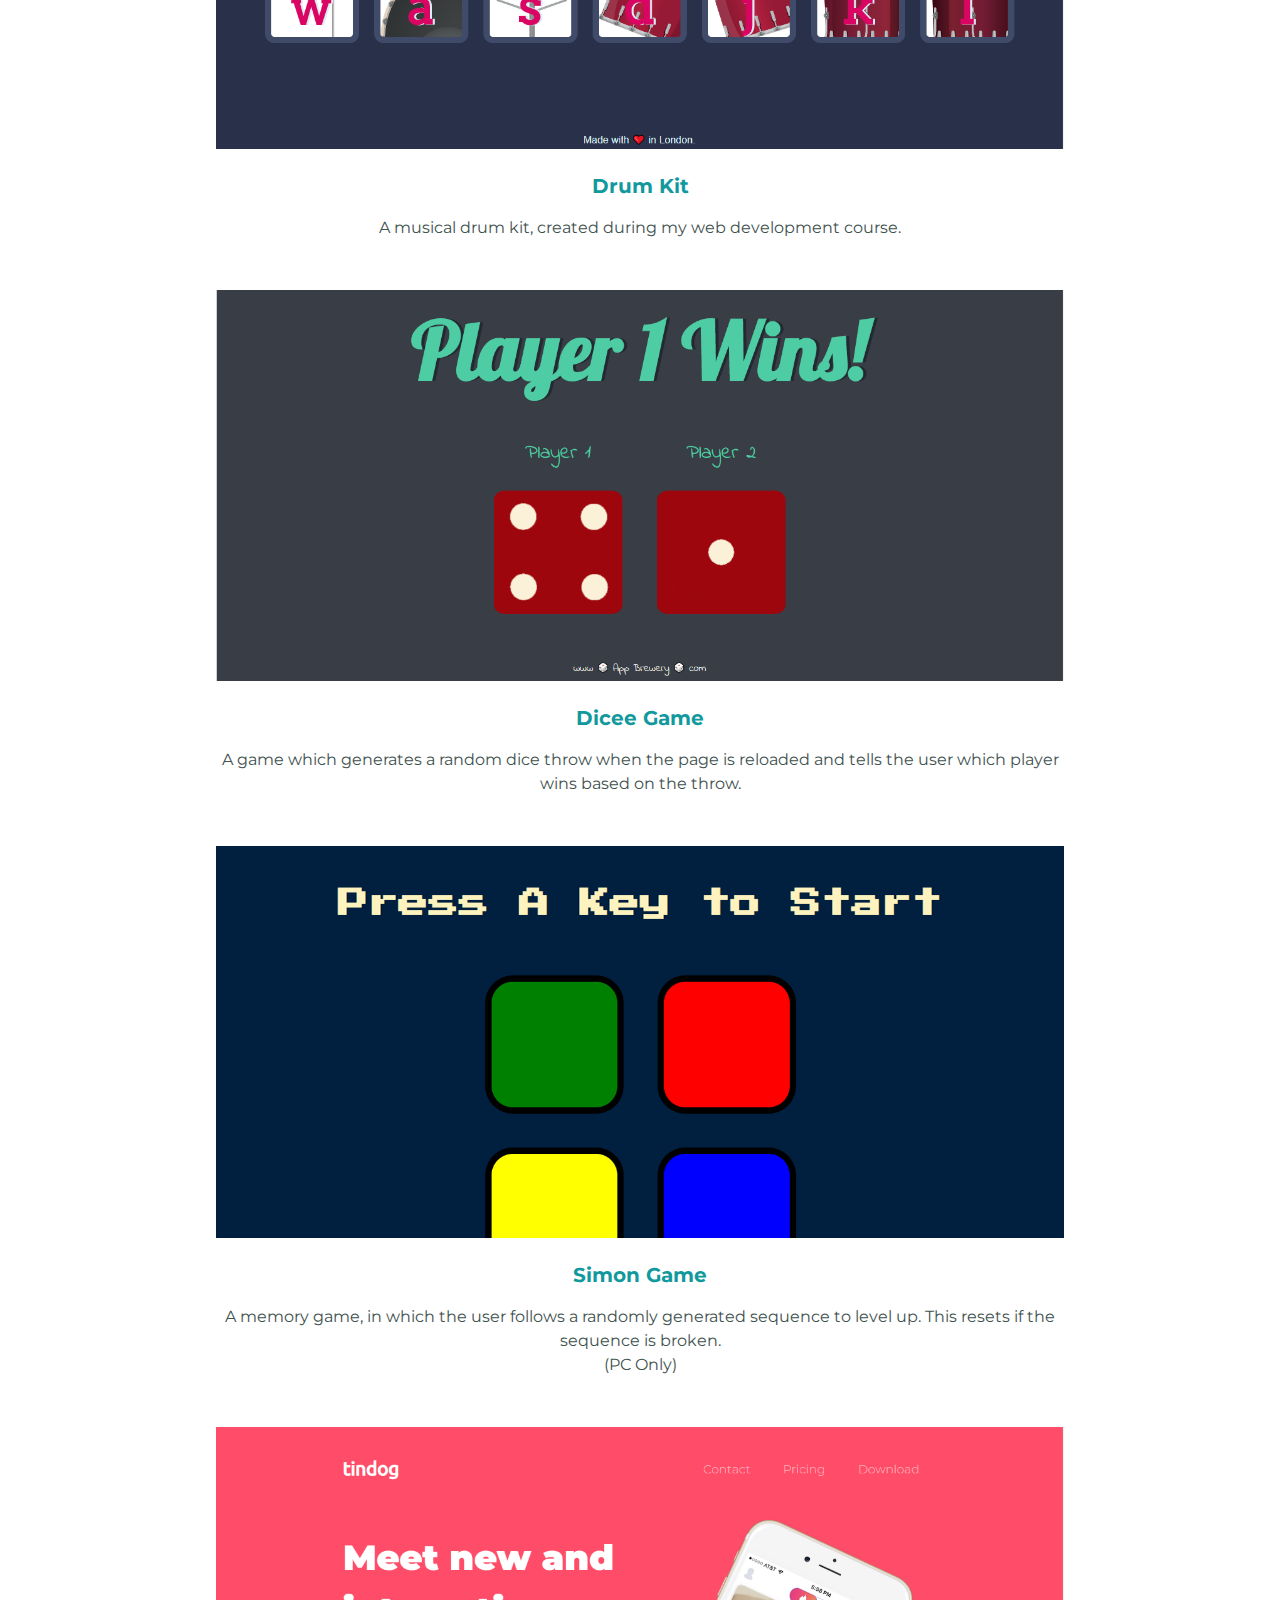
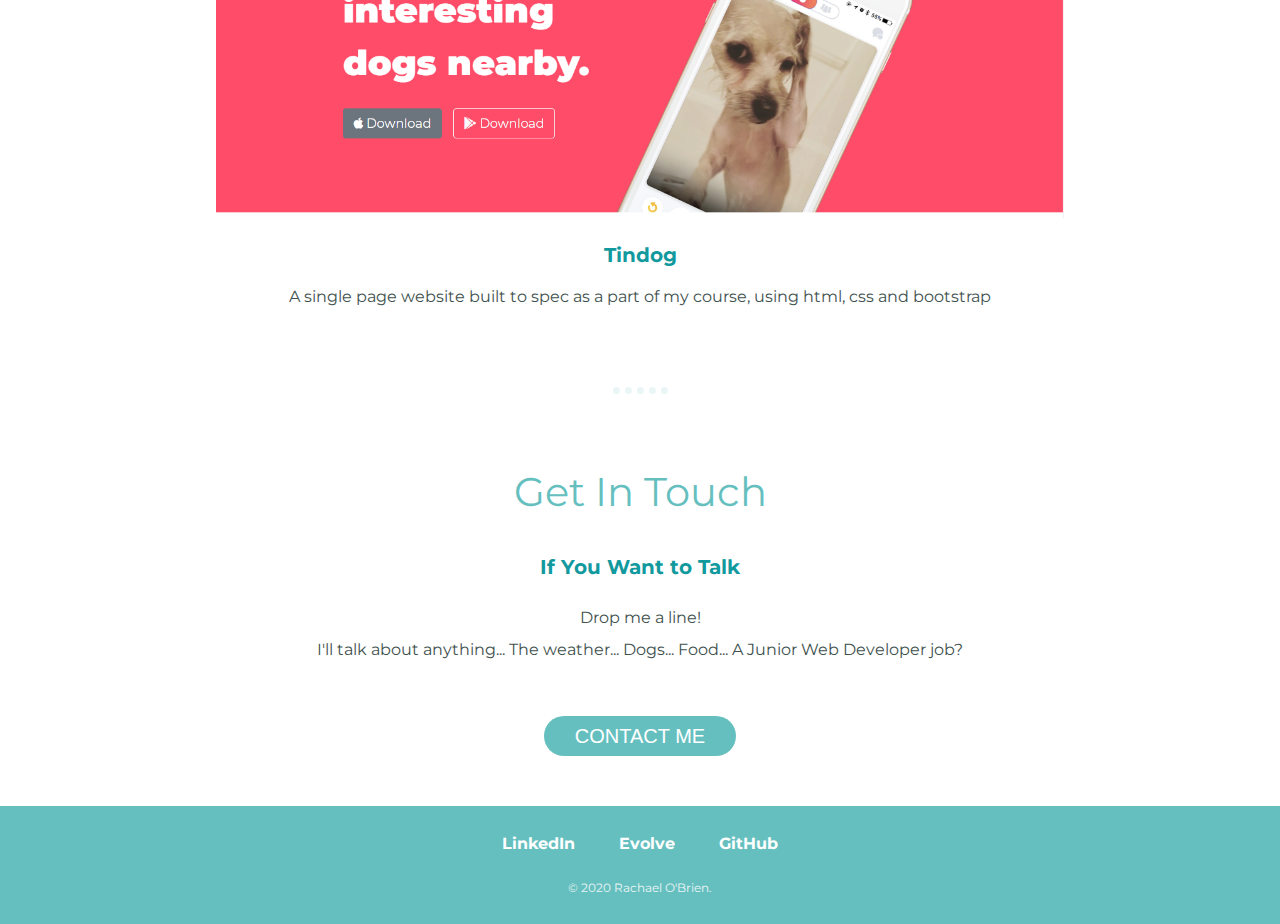
==== commit 94a09db6: "Add CV, changes to CSS and responsiveness" ====
--- a/index.html
+++ b/index.html
@@ -24,9 +24,11 @@
       <h2>Hello.</h2>
       <p>I'm Rachael and I'm currently learning web development with a view to becoming a web developer full time.</p>
       <br>
-      <p>I started managing content on websites in 2015 and became interested in the development side very quickly. I have experience in and am currently learning wordpress / html / css / javascript / ejs / bootstrap / node.js / express.js and jQuery.</p>
+      <p>I started managing content on websites in 2015 and became interested in the development side very quickly. I have experience in and am currently learning wordpress / html / css / javascript / ejs / bootstrap / Git and Github / node.js / express.js / jQuery / SQL / MongoDB and Mongoose.</p>
       <br>
       <p>I am currently looking for a junior web developer role where I can learn on the job and put my skills to use.</p>
+      <br>
+      <a href="https://drive.google.com/file/d/1serffhAOYjeeOfnFNbRvbwfzlGC3yT9f/view?usp=sharing" class="btn-style">View My CV</a>
     </div>
   </div>
   <hr>
@@ -79,7 +81,7 @@
       <h3 class="contact-h3">If You Want to Talk</h3>
       <p>Drop me a line!</p>
       <p>I'll talk about anything... The weather... Dogs... Food... A Junior Web Developer job? </p>
-      <a href="mailto:rachaelob93@gmail.com" target="_blank" class="BUTTON_NWW">CONTACT ME</a>
+      <a href="mailto:rachaelob93@gmail.com" target="_blank" class="btn-style">CONTACT ME</a>
   </div>
 
 
--- a/css/styles.css
+++ b/css/styles.css
@@ -170,18 +170,27 @@
   width: 101%;
   height: auto;
   cursor: pointer;
+  transition: width 0.5s;
+
+}
+
+.portfolio-img:not(:hover){
+  height: auto;
+  width: 300px;
+  transition: width 0.5s;
 }
 
 .contact-me {
   padding: 50px 0;
   line-height: 2;
   text-align: center;
+  margin: auto;
 }
 
 .contact-h3 {
   margin: 15px 0;
 }
-.BUTTON_NWW {
+.btn-style {
 
   border-radius: 20px;
   color: #FFFFFF;
@@ -196,7 +205,7 @@
   cursor: pointer;
   text-align: center;
 }
-.BUTTON_NWW:hover {
+.btn-style:hover {
   background: rgba(84, 213, 219, 0.91);
   border: groove #337FED 0;
   border-radius: 20px;
@@ -242,6 +251,10 @@
     width: 100%;
   }
 
+    .portfolio-img:not(:hover){
+    width: 100%;
+  }
+
 }
 
 @media only screen and (max-width: 767px) {
@@ -250,9 +263,19 @@
     width: 75%;
   }
 
-.profile-picture {
-  width: 50%; 
-}
+  .profile-picture {
+    width: 50%; 
+  }
+
+  .contact-me {
+    width: 75%;
+  }
+
+  .profile {
+    width: 75%;
+    margin: auto;
+  }
+
 
 }
 
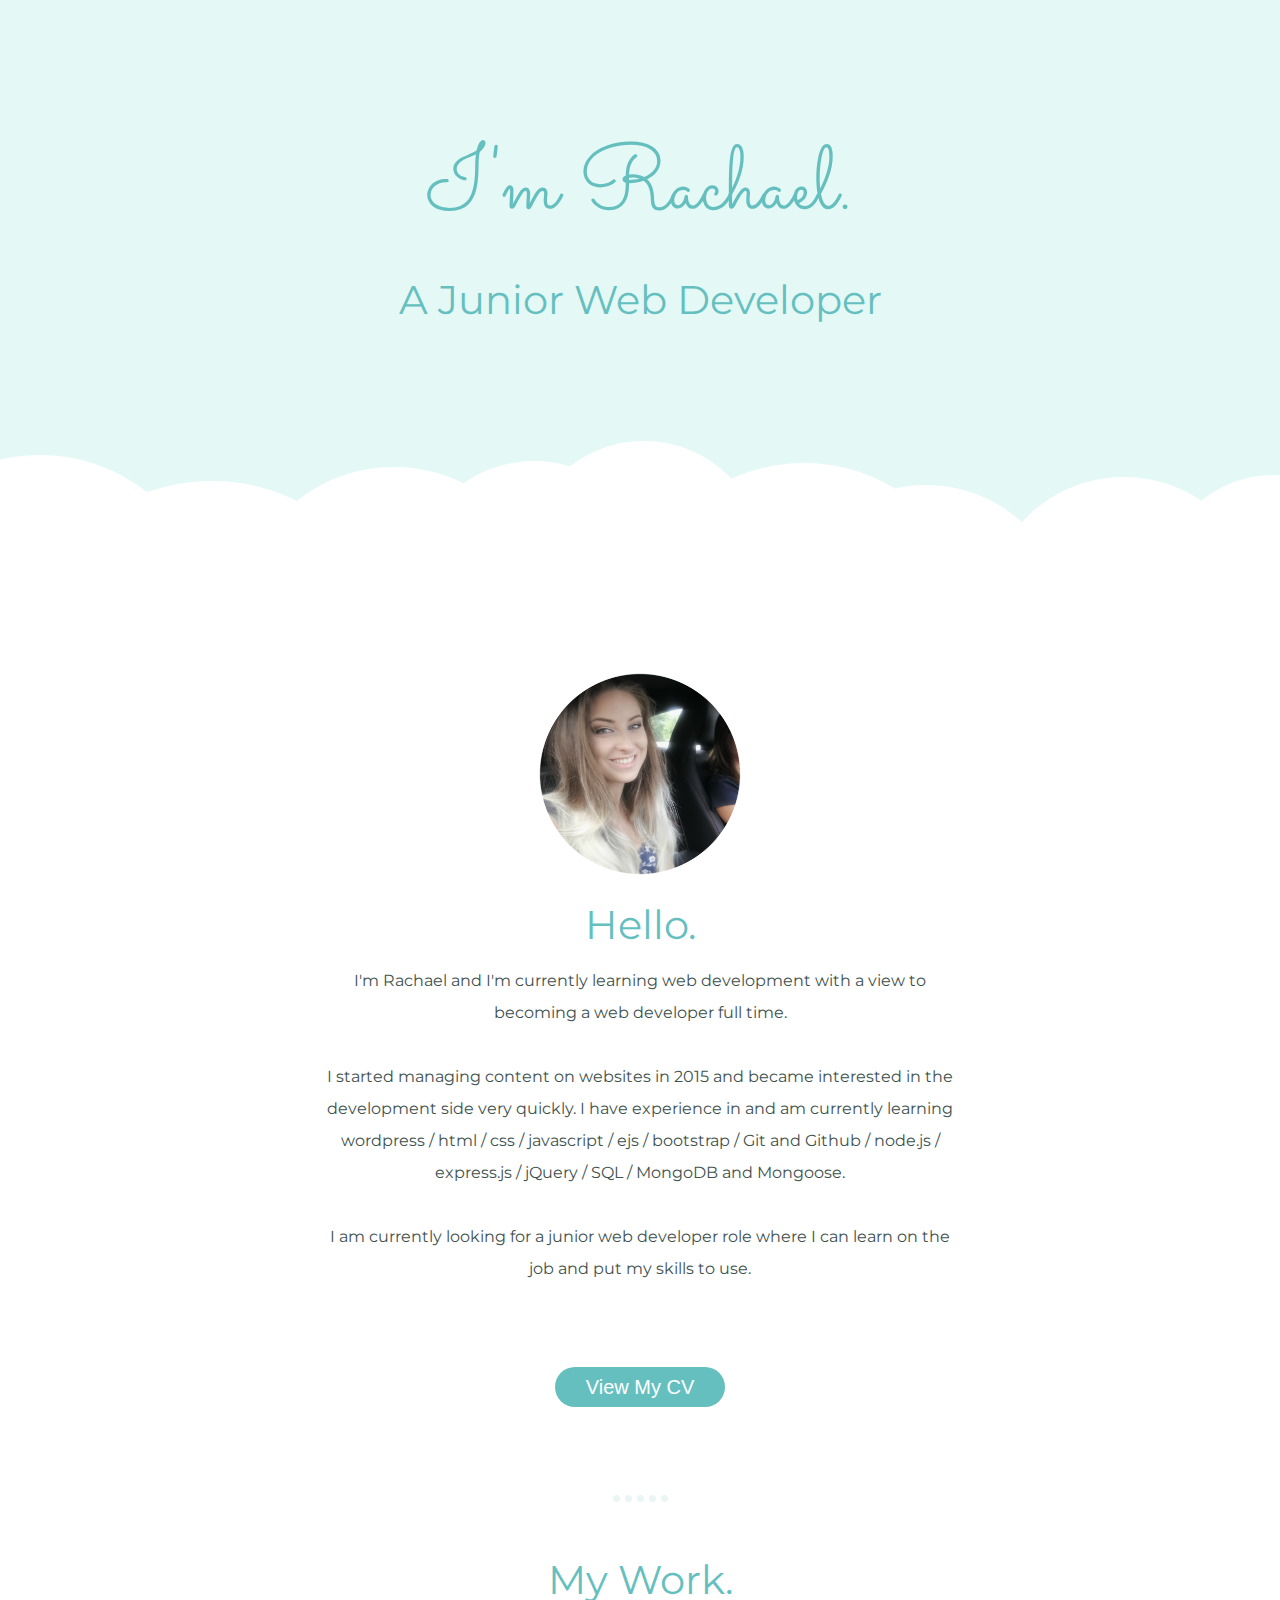
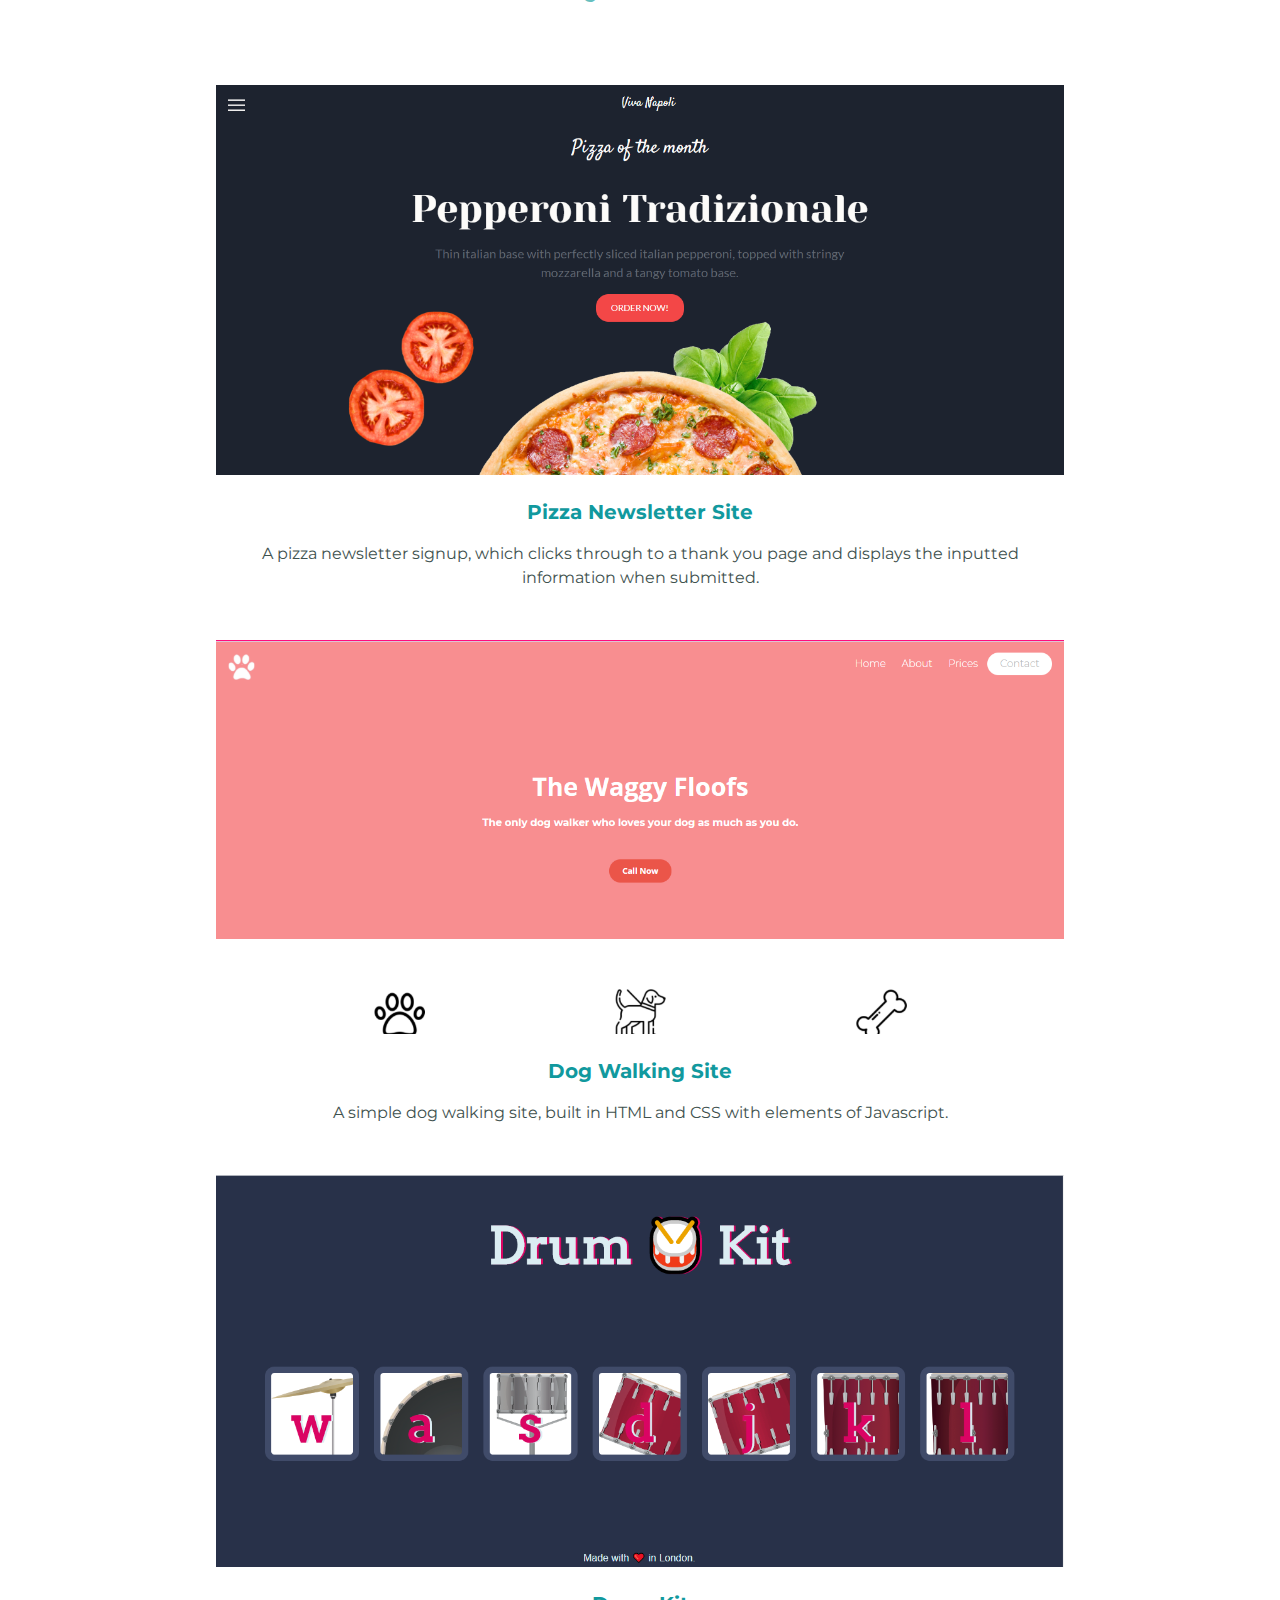
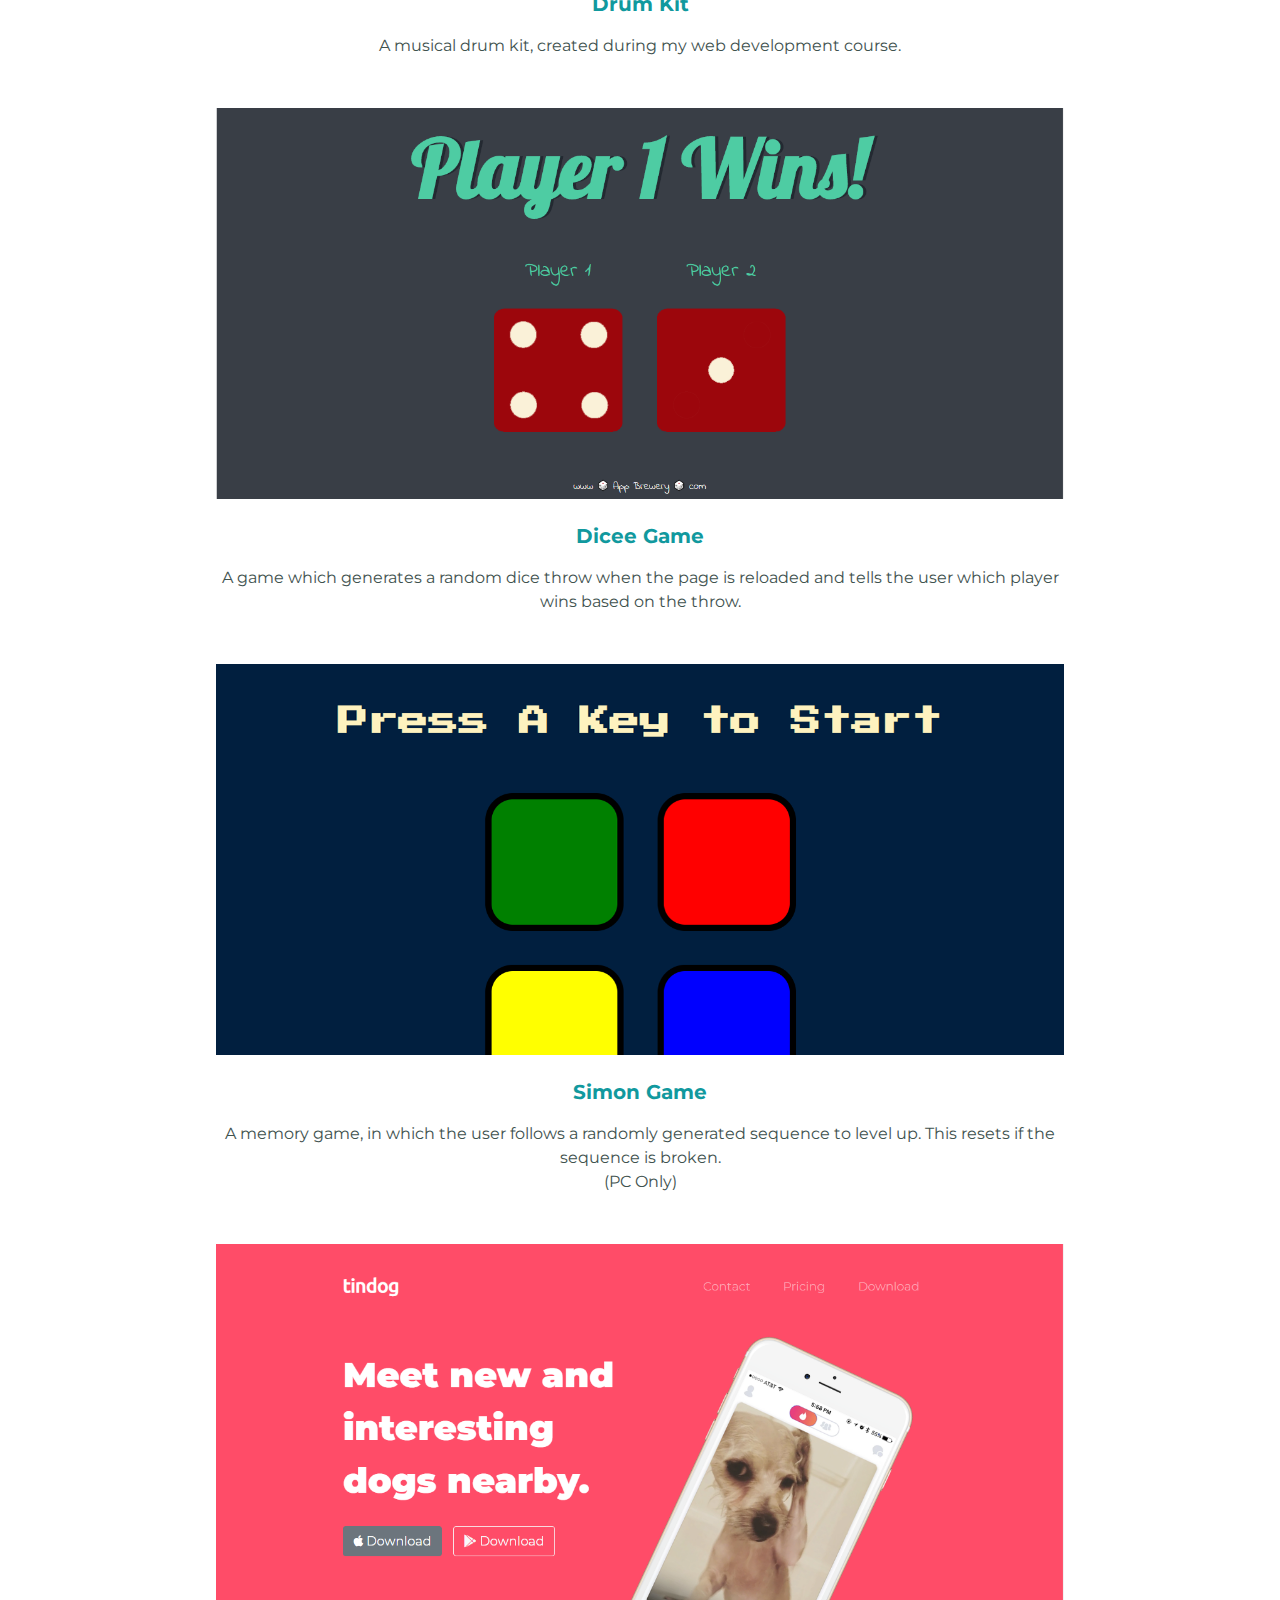
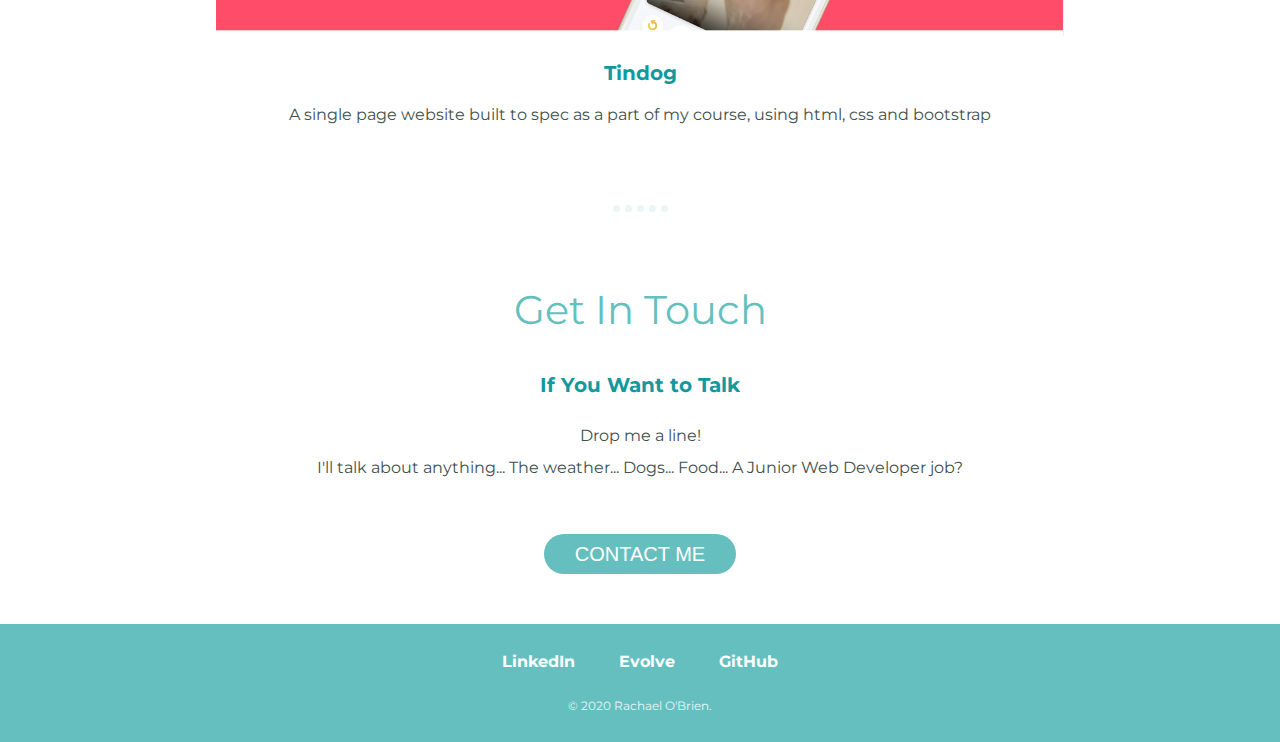
==== commit 935dc1a4: "Change hero style and text" ====
--- a/index.html
+++ b/index.html
@@ -12,11 +12,9 @@
 
 <body>
   <div class="top-container">
-    <img class="cloud-top" src="images/cloud.png" alt="cloud-img">
     <h1>I'm Rachael.</h1>
-    <h2>An Aspiring Web Developer</h2>
-    <img class="cloud-bottom" src="images/cloud.png" alt="cloud-image">
-    <img class="mountain" src="images/mountain.png" alt="mountain-img">
+    <h2>A Junior Web Developer</h2>
+    <img class="cloud-separator" src="images/hero-background.png" alt="cloud-separator">
   </div>
   <div class="middle-container">
     <div class="profile">
--- a/css/styles.css
+++ b/css/styles.css
@@ -104,21 +104,13 @@
   overflow: hidden;
 }
 
-.cloud-top {
-  position: relative;
-  right: 20%;
-  top: 10%;
-}
-
-.mountain {
-  display: block;
-  margin: auto;
-}
-
-.cloud-bottom {
+.top-container h2 {
+  padding-bottom: 6%;
+}
+
+.cloud-separator{
+    bottom: -18px;
     position: relative;
-    left: 264px;
-    bottom: -47px;
 }
 
 .middle-container {
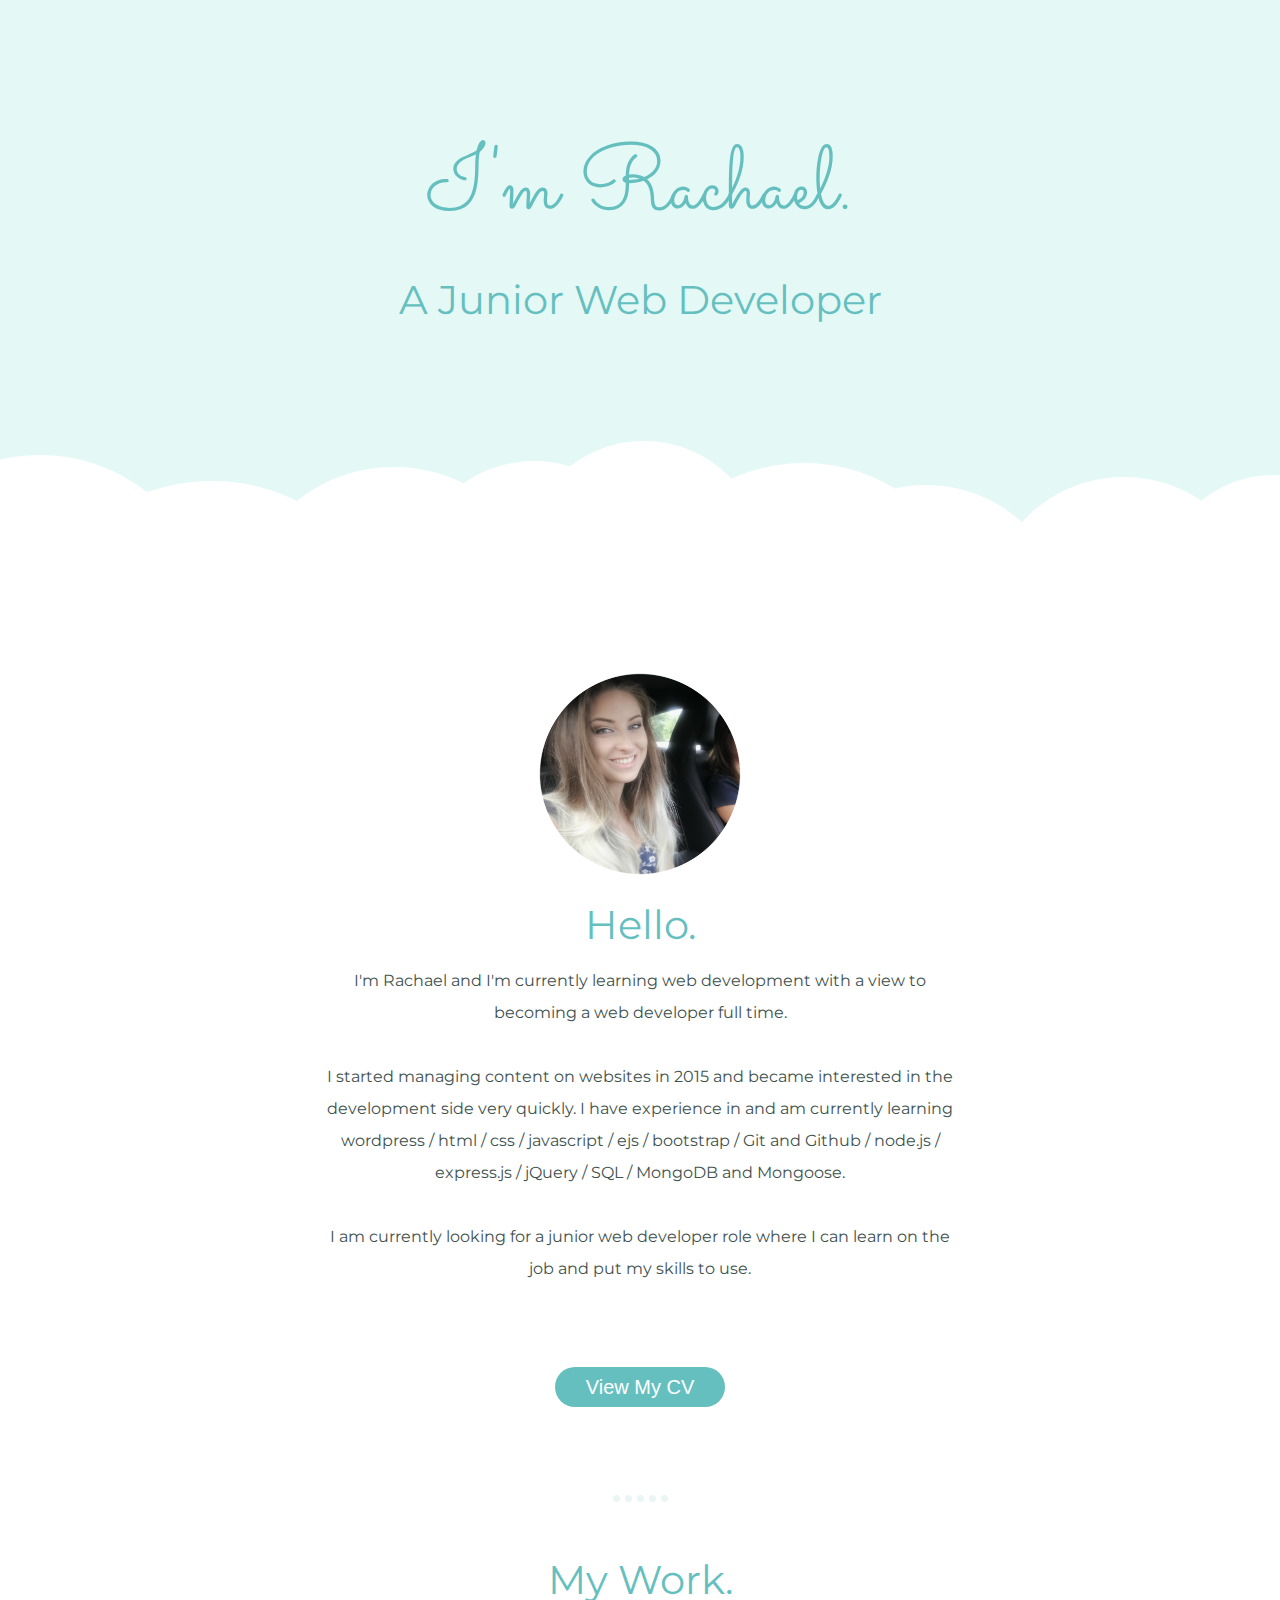
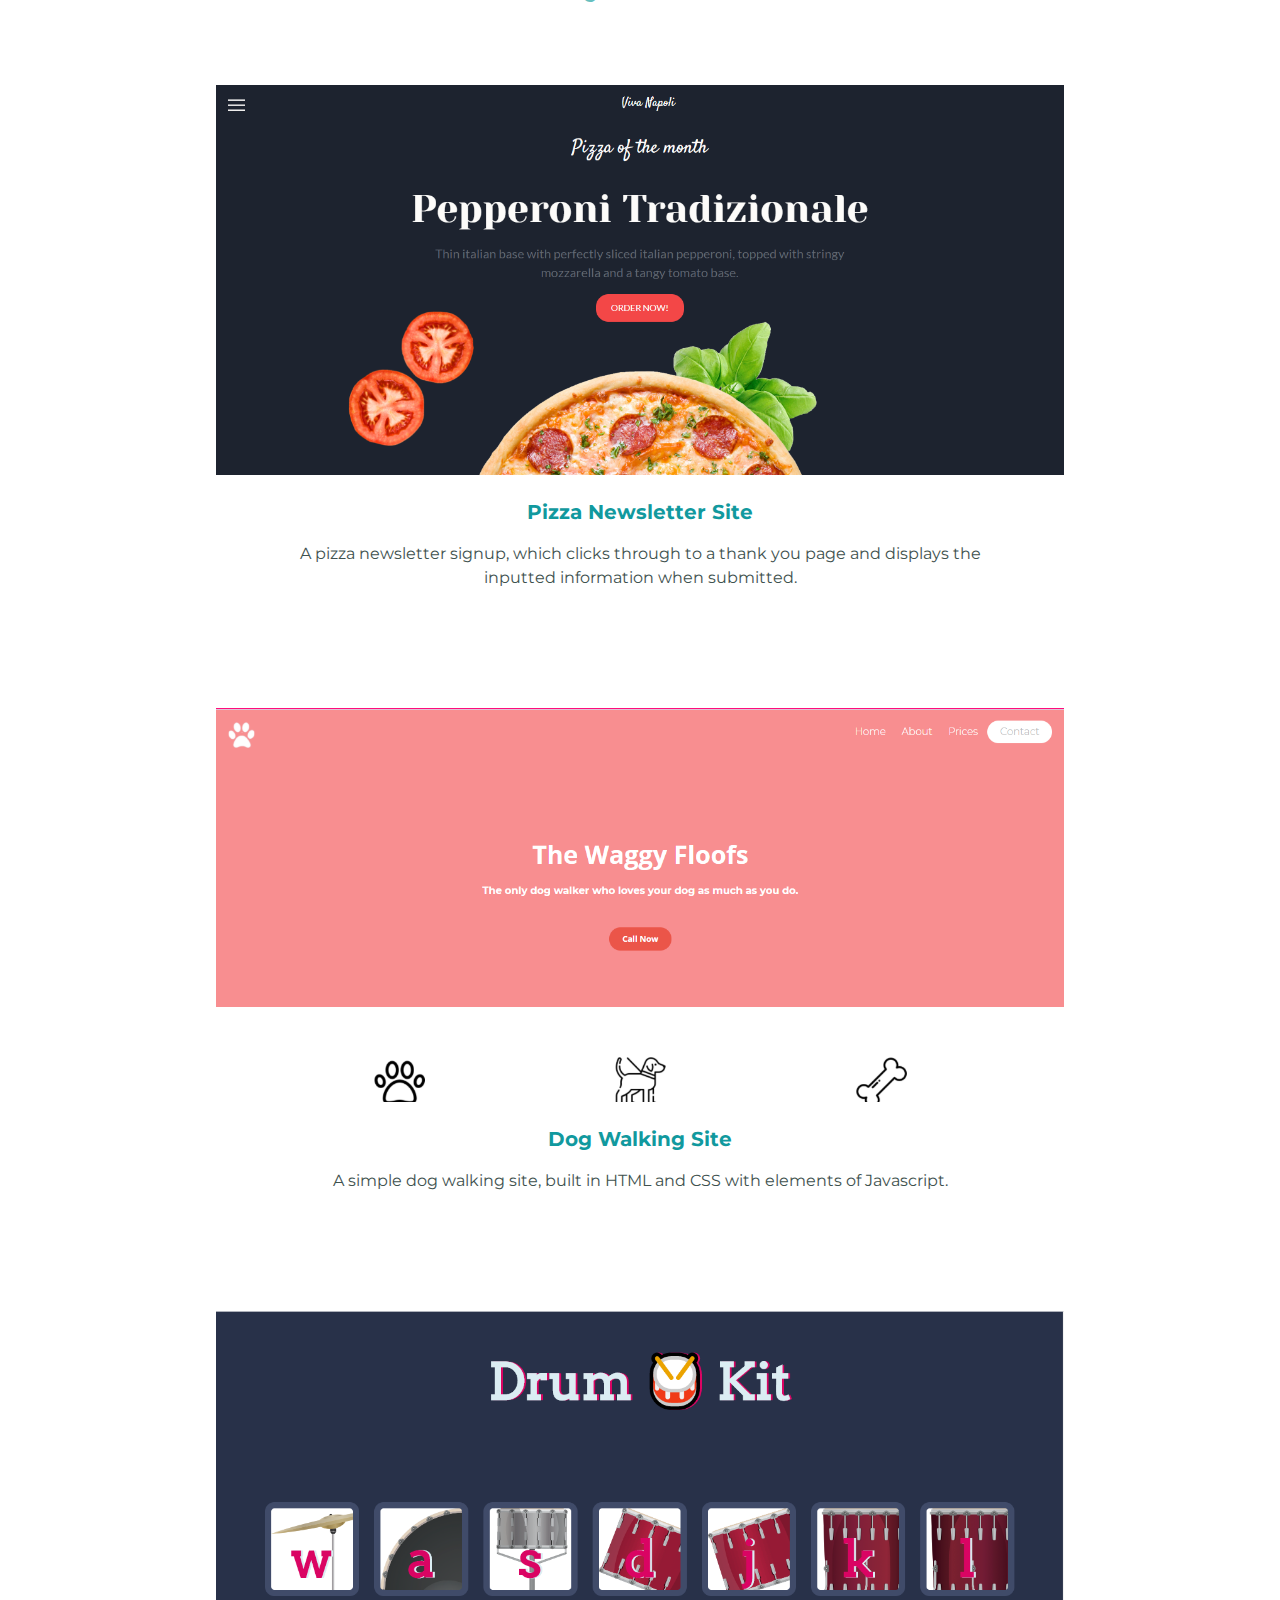
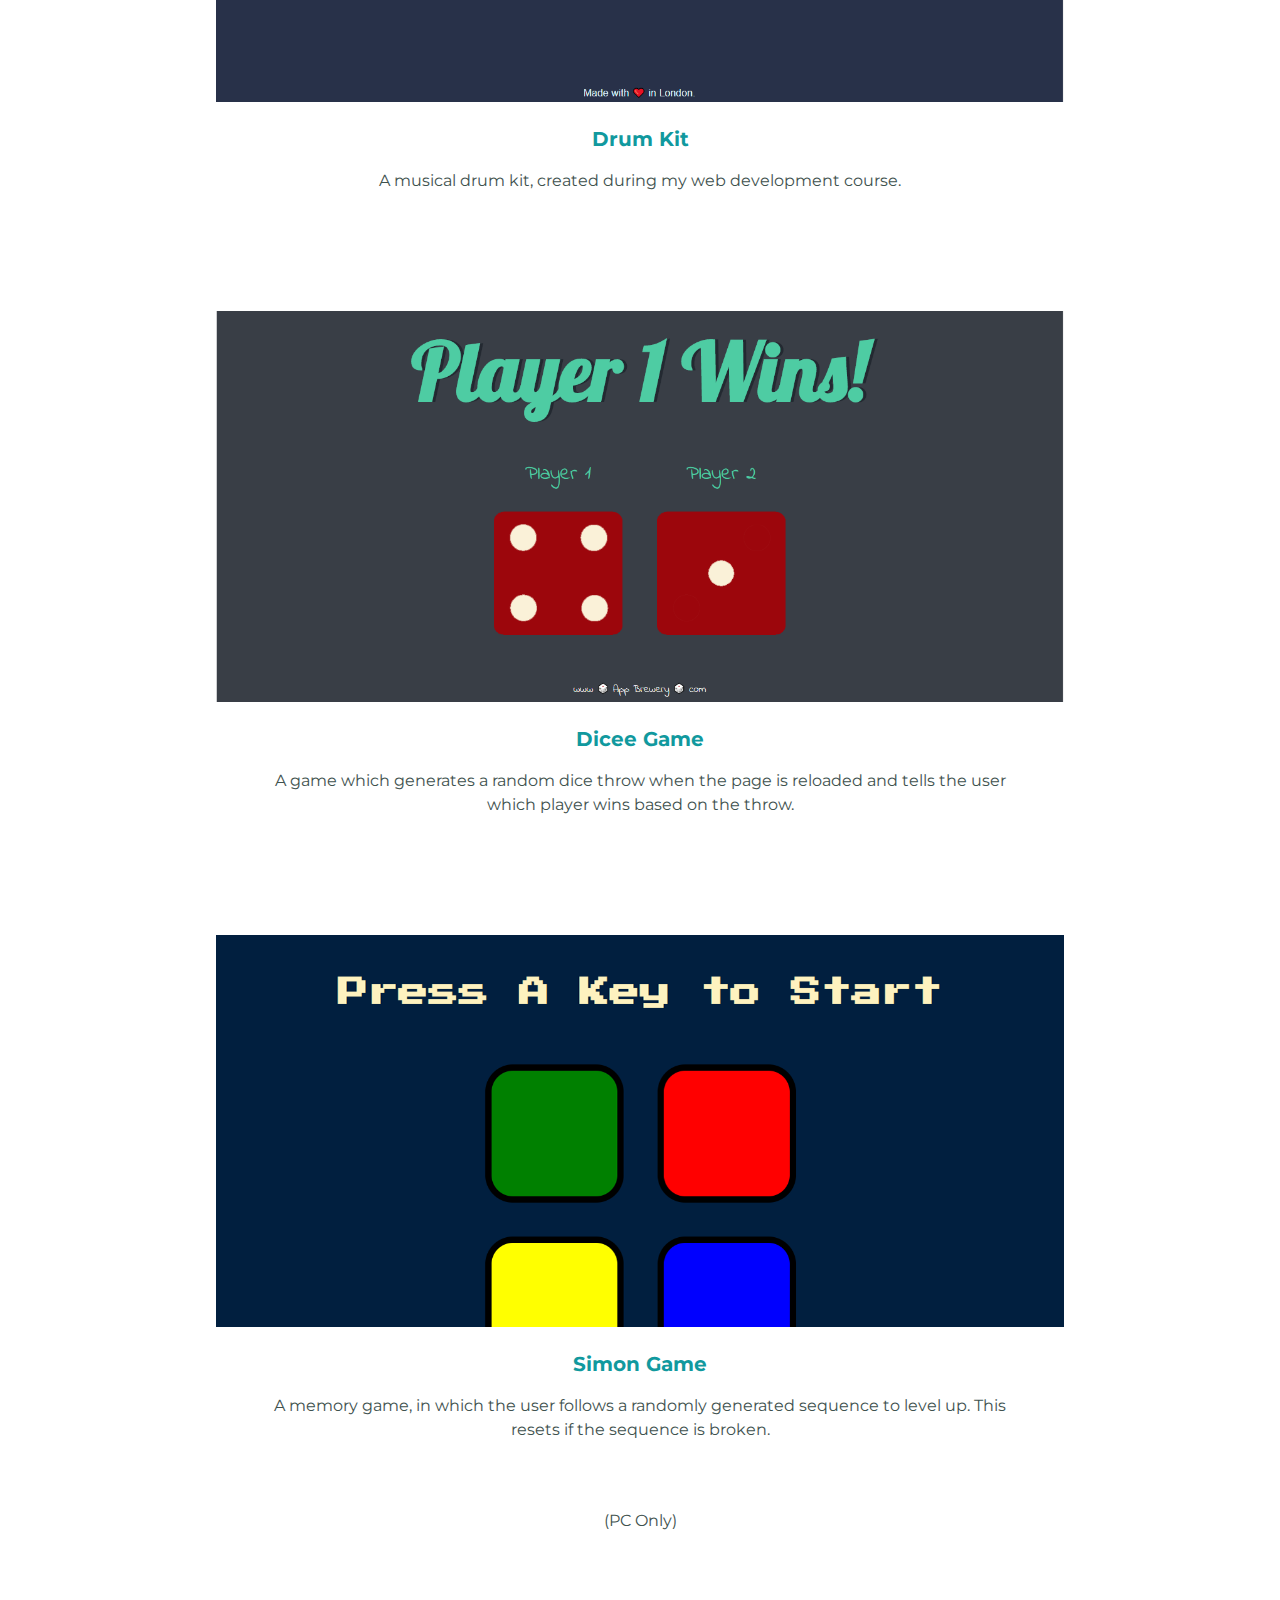
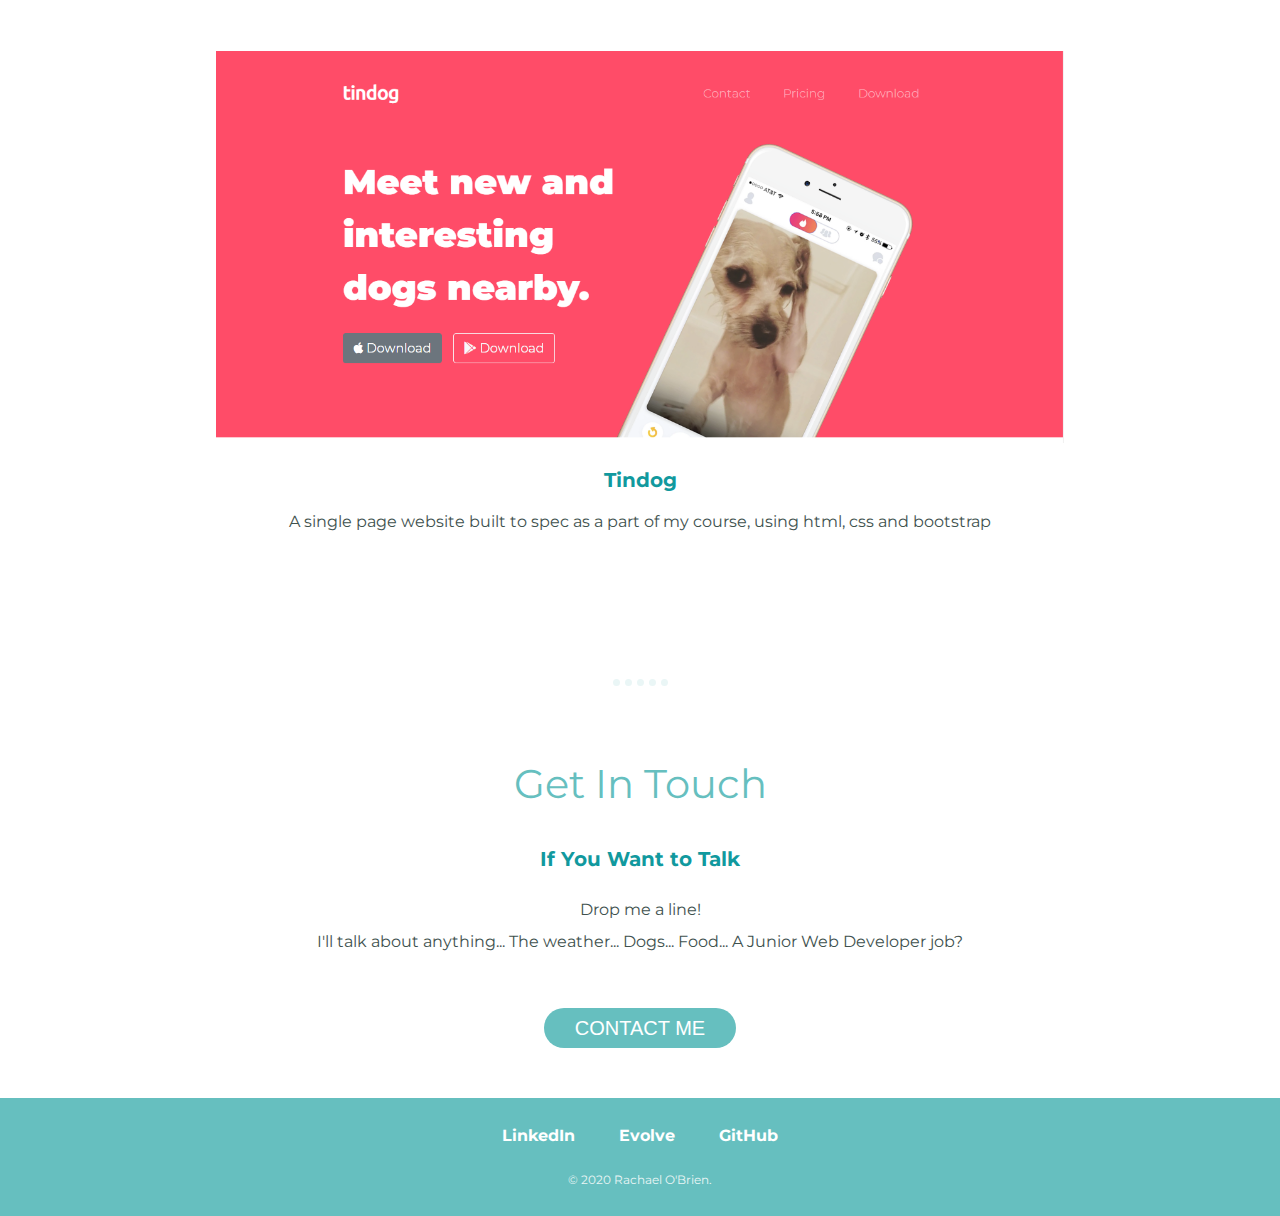
==== commit 04b0020c: "Make CV open in new tab" ====
--- a/index.html
+++ b/index.html
@@ -26,7 +26,7 @@
       <br>
       <p>I am currently looking for a junior web developer role where I can learn on the job and put my skills to use.</p>
       <br>
-      <a href="https://drive.google.com/file/d/1serffhAOYjeeOfnFNbRvbwfzlGC3yT9f/view?usp=sharing" class="btn-style">View My CV</a>
+      <a href="https://drive.google.com/file/d/1serffhAOYjeeOfnFNbRvbwfzlGC3yT9f/view?usp=sharing" class="btn-style" target="_blank">View My CV</a>
     </div>
   </div>
   <hr>
--- a/css/styles.css
+++ b/css/styles.css
@@ -152,8 +152,14 @@
   height: auto;
   line-height: 1.5;
   padding-bottom: 20px;
-
-}
+}
+
+.portfolio-item p {
+  width: 87%;
+  margin: auto;
+  margin-bottom: 8%;
+}
+
 .portfolio-img{
   height: auto;
   width: 300px;
